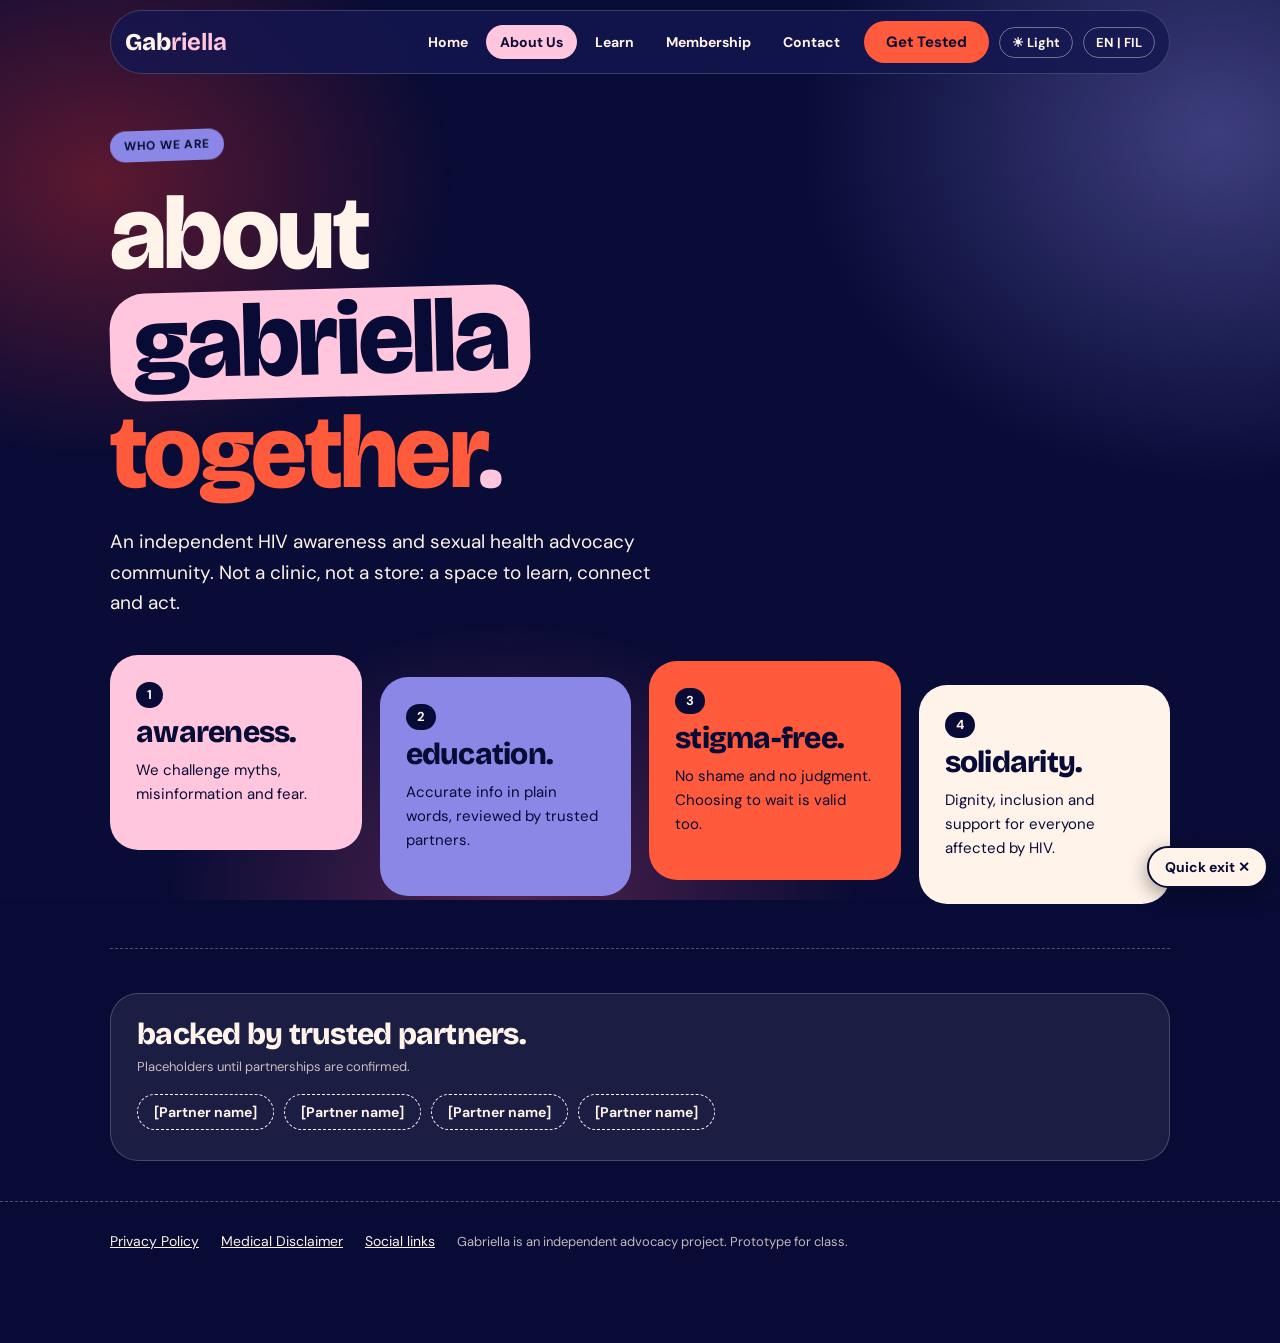
==== pages/about.html @ 1db1981b "add gabriella website" ====
<!doctype html>
<html lang="en">
  <head>
    <meta charset="utf-8" />
    <meta
      name="viewport"
      content="width=device-width, initial-scale=1, viewport-fit=cover"
    />
    <title>About — Gabriella</title>
    <link rel="preconnect" href="https://fonts.googleapis.com" />
    <link
      href="https://fonts.googleapis.com/css2?family=Bricolage+Grotesque:opsz,wght@12..96,700;12..96,800&family=DM+Sans:wght@400;500;700&display=swap"
      rel="stylesheet"
    />
    <link rel="stylesheet" href="../styles.css" />
  </head>
  <body data-page="about">
    <div class="wrap">
      <header id="site-header"></header>
      <main>
        <section class="page show" data-p="about">
          <span class="tag p">who we are</span>
          <h1>
            about<br /><span class="pill">gabriella</span><br /><span class="co"
              >together</span
            ><span class="dot">.</span>
          </h1>
          <p class="lead">
            An independent HIV awareness and sexual health advocacy community.
            Not a clinic, not a store: a space to learn, connect and act.
          </p>
          <div class="grid" style="margin-top: 36px">
            <div class="card c-pink">
              <span class="num">1</span>
              <h3>awareness.</h3>
              <p>We challenge myths, misinformation and fear.</p>
            </div>
            <div class="card c-peri">
              <span class="num">2</span>
              <h3>education.</h3>
              <p>Accurate info in plain words, reviewed by trusted partners.</p>
            </div>
            <div class="card c-coral">
              <span class="num">3</span>
              <h3>stigma-free.</h3>
              <p>No shame and no judgment. Choosing to wait is valid too.</p>
            </div>
            <div class="card c-cream">
              <span class="num">4</span>
              <h3>solidarity.</h3>
              <p>
                Dignity, inclusion and support for everyone affected by HIV.
              </p>
            </div>
          </div>
          <hr />
          <div class="panel">
            <h3 class="disp" style="font-size: 30px">
              backed by trusted partners.
            </h3>
            <p class="note" style="margin: 8px 0 12px">
              Placeholders until partnerships are confirmed.
            </p>
            <span class="ph">[Partner name]</span>
            <span class="ph">[Partner name]</span>
            <span class="ph">[Partner name]</span>
            <span class="ph">[Partner name]</span>
          </div>
        </section>
      </main>
    </div>
    <footer id="site-footer"></footer>
    <script src="../components.js"></script>
    <script src="../script.js"></script>
  </body>
</html>
---- styles.css ----
:root {
  --navy: #080B35;
  --rose: #D14C74;
  --red: #C02727;
  --blush: #F4DFDF;
  --coral: #FF5A3C;
  --peri: #8B87E6;
  --cream: #FFF3EA;
  --pink: #FFC6DD;
  box-sizing: border-box;
  padding-top: env(safe-area-inset-top, 0px);
  padding-bottom: env(safe-area-inset-bottom, 0px);
}

*,
*::before,
*::after {
  box-sizing: inherit;
}

html {
  scroll-padding-top: env(safe-area-inset-top, 0px);
  height: 100%;
}

body {
  margin: 0;
  min-height: 100%;
  background: var(--navy);
  color: var(--cream);
  font: 400 16px/1.6 'DM Sans', system-ui, sans-serif;
  overflow-x: hidden;
}

body::before {
  content: "";
  position: fixed;
  inset: 0;
  pointer-events: none;
  background:
    radial-gradient(500px 400px at 8% 20%, rgba(192, 39, 39, .45), transparent 70%),
    radial-gradient(600px 500px at 95% 15%, rgba(139, 135, 230, .4), transparent 70%),
    radial-gradient(500px 400px at 40% 100%, rgba(209, 76, 116, .35), transparent 70%);
}

body::after {
  content: "";
  position: fixed;
  inset: 0;
  pointer-events: none;
  opacity: .09;
  mix-blend-mode: overlay;
  background: url("data:image/svg+xml,%3Csvg xmlns='http://www.w3.org/2000/svg' width='160' height='160'%3E%3Cfilter id='n'%3E%3CfeTurbulence type='fractalNoise' baseFrequency='.9' numOctaves='2'/%3E%3C/filter%3E%3Crect width='100%25' height='100%25' filter='url(%23n)'/%3E%3C/svg%3E");
}

h1,
h2,
h3,
.disp {
  font-family: 'Bricolage Grotesque', system-ui, sans-serif;
  font-weight: 800;
  line-height: .98;
  letter-spacing: -.025em;
  margin: 0;
}

a {
  color: inherit;
}

.wrap {
  position: relative;
  z-index: 1;
  max-width: 1100px;
  margin: 0 auto;
  padding: 0 20px;
}

header {
  position: sticky;
  top: calc(env(safe-area-inset-top, 0px) + 10px);
  z-index: 20;
  margin-top: 10px;
}

.nav {
  display: flex;
  align-items: center;
  gap: 10px;
  flex-wrap: wrap;
  padding: 10px 14px;
  border-radius: 999px;
  background: rgba(20, 22, 80, .82);
  backdrop-filter: blur(14px);
  border: 1px solid rgba(255, 243, 234, .18);
}

.logo {
  font-family: 'Bricolage Grotesque', sans-serif;
  font-weight: 800;
  font-size: 24px;
  text-decoration: none;
  margin-right: auto;
}

.logo b {
  color: var(--pink);
}

.links {
  display: flex;
  gap: 4px;
  overflow-x: auto;
  max-width: 100%;
}

.links a {
  padding: 6px 14px;
  border-radius: 999px;
  text-decoration: none;
  font-weight: 700;
  font-size: 14px;
  white-space: nowrap;
}

.links a.on {
  background: var(--pink);
  color: var(--navy);
}

.btn {
  display: inline-block;
  border: 0;
  cursor: pointer;
  font: 700 15px 'DM Sans', sans-serif;
  padding: 11px 22px;
  border-radius: 999px;
  background: var(--red);
  color: #fff;
  text-decoration: none;
}

.btn.coral {
  background: var(--coral);
  color: var(--navy);
}

.btn.ghost {
  background: transparent;
  color: var(--cream);
  border: 1.5px solid var(--cream);
}

.lang {
  background: transparent;
  color: var(--cream);
  border: 1px solid rgba(255, 243, 234, .4);
  border-radius: 999px;
  padding: 6px 12px;
  font: 700 13px 'DM Sans', sans-serif;
  cursor: pointer;
}

.btn:focus-visible,
.lang:focus-visible,
a:focus-visible,
input:focus-visible,
select:focus-visible,
textarea:focus-visible {
  outline: 3px solid var(--pink);
  outline-offset: 2px;
}

.qx {
  position: fixed;
  right: 12px;
  bottom: calc(env(safe-area-inset-bottom, 0px) + 12px);
  z-index: 50;
  background: var(--cream);
  color: var(--navy);
  border: 2px solid var(--navy);
  border-radius: 999px;
  padding: 10px 16px;
  font: 700 14px 'DM Sans', sans-serif;
  cursor: pointer;
  box-shadow: 0 6px 20px rgba(0, 0, 0, .4);
}

section.page {
  display: none;
  padding: 56px 0 40px;
}

section.page.show {
  display: block;
}

.tag {
  display: inline-block;
  background: var(--coral);
  color: var(--navy);
  font-weight: 700;
  font-size: 12px;
  letter-spacing: .06em;
  text-transform: uppercase;
  padding: 6px 14px;
  border-radius: 999px;
  transform: rotate(-2deg);
  margin-bottom: 22px;
}

.tag.p {
  background: var(--peri);
}

h1 {
  font-size: clamp(46px, 9.5vw, 104px);
}

h1 .pill {
  display: inline-block;
  background: var(--pink);
  color: var(--navy);
  padding: 0 .22em .06em;
  border-radius: .34em;
  transform: rotate(-1.5deg);
  margin: .04em 0;
}

h1 .co {
  color: var(--coral);
}

.dot {
  color: var(--pink);
}

.lead {
  font-size: 19px;
  max-width: 560px;
  margin: 24px 0;
}

.hero {
  display: grid;
  grid-template-columns: 1.2fr 1fr;
  gap: 36px;
  align-items: center;
}

.art {
  position: relative;
  background: var(--pink);
  border-radius: 32px;
  aspect-ratio: 1 / 1;
  overflow: hidden;
}

.art svg {
  width: 100%;
  height: 100%;
}

.st {
  position: absolute;
  font-family: 'Bricolage Grotesque', sans-serif;
  font-weight: 800;
  padding: 6px 16px;
  border-radius: 999px;
  font-size: 17px;
  color: var(--navy);
  box-shadow: 0 4px 0 rgba(8, 11, 53, .25);
}

.glass {
  background: rgba(14, 16, 70, .9);
  border: 1px solid rgba(255, 243, 234, .25);
  border-radius: 24px;
  padding: 20px;
  margin-top: -60px;
  position: relative;
  margin-left: 16px;
  margin-right: -6px;
}

.glass p {
  margin: 0 0 14px;
  font-weight: 500;
}

.ticker {
  position: relative;
  z-index: 1;
  overflow: hidden;
  background: var(--coral);
  color: var(--navy);
  transform: rotate(-1.4deg);
  margin: 40px -20px;
  padding: 12px 0;
  font-family: 'Bricolage Grotesque', sans-serif;
  font-weight: 800;
  font-size: 20px;
  white-space: nowrap;
}

.ticker div {
  display: inline-block;
  animation: mq 30s linear infinite;
}

.ticker:hover div {
  animation-play-state: paused;
}

@keyframes mq {
  to {
    transform: translateX(-50%);
  }
}

@media (prefers-reduced-motion: reduce) {
  .ticker div {
    animation: none;
  }

  html {
    scroll-behavior: auto;
  }
}

.grid {
  display: grid;
  grid-template-columns: repeat(auto-fit, minmax(230px, 1fr));
  gap: 18px;
  align-items: start;
}

.card {
  border-radius: 28px;
  padding: 26px;
  color: var(--navy);
  display: block;
  text-decoration: none;
}

.card h3 {
  font-size: 30px;
  margin: 10px 0;
}

.card p {
  margin: 0 0 18px;
  font-size: 15px;
}

.card .go {
  font-weight: 700;
  text-decoration: underline;
  font-size: 15px;
}

.c-pink {
  background: var(--pink);
}

.c-peri {
  background: var(--peri);
}

.c-coral {
  background: var(--coral);
}

.c-cream {
  background: var(--cream);
}

.grid .card:nth-child(2) {
  margin-top: 22px;
}

.grid .card:nth-child(3) {
  margin-top: 6px;
}

.grid .card:nth-child(4) {
  margin-top: 30px;
}

.num {
  display: inline-block;
  background: var(--navy);
  color: var(--cream);
  font-weight: 700;
  font-size: 13px;
  border-radius: 999px;
  padding: 3px 11px;
}

.panel {
  background: rgba(255, 243, 234, .08);
  border: 1px solid rgba(255, 243, 234, .2);
  border-radius: 28px;
  padding: 26px;
}

hr {
  border: 0;
  border-top: 1.5px dashed rgba(255, 243, 234, .3);
  margin: 44px 0;
}

.ph {
  border: 1.5px dashed var(--cream);
  border-radius: 999px;
  padding: 6px 16px;
  font-weight: 700;
  font-size: 14px;
  display: inline-block;
  margin: 4px 6px 4px 0;
}

.sample {
  font-size: 12px;
  font-weight: 700;
  background: var(--navy);
  color: var(--cream);
  border-radius: 999px;
  padding: 2px 10px;
  display: inline-block;
}

.paper {
  background: var(--cream);
  color: var(--navy);
  border-radius: 28px;
  padding: 32px;
  max-width: 720px;
}

.paper h2 {
  font-size: 30px;
  margin: 26px 0 8px;
}

.paper p {
  margin: 0 0 10px;
}

.mf {
  display: grid;
  grid-template-columns: 1fr 1fr;
  gap: 8px;
  margin: 10px 0;
}

.mf div {
  border-radius: 18px;
  padding: 14px;
  font-weight: 700;
  font-size: 15px;
}

.mf small {
  display: block;
  font-size: 11px;
  letter-spacing: .08em;
  text-transform: uppercase;
}

.two {
  display: grid;
  grid-template-columns: 1fr 320px;
  gap: 24px;
  align-items: start;
}

.note {
  font-size: 13px;
  opacity: .75;
}

form label {
  display: block;
  font-weight: 700;
  font-size: 14px;
  margin: 12px 0 4px;
}

input,
select,
textarea {
  width: 100%;
  font: 400 16px 'DM Sans', sans-serif;
  padding: 12px 14px;
  border-radius: 16px;
  border: 2px solid var(--navy);
  background: var(--cream);
  color: var(--navy);
}

input::placeholder,
textarea::placeholder {
  color: #5a5c7a;
}

.chk {
  display: flex;
  gap: 8px;
  align-items: center;
  font-weight: 500 !important;
}

.chk input {
  width: auto;
}

.chips {
  display: flex;
  gap: 8px;
  flex-wrap: wrap;
  margin: 14px 0 24px;
}

.chip {
  background: transparent;
  color: var(--cream);
  border: 1.5px solid var(--cream);
  border-radius: 999px;
  padding: 7px 16px;
  font: 700 14px 'DM Sans', sans-serif;
  cursor: pointer;
}

.chip[aria-pressed=true] {
  background: var(--pink);
  color: var(--navy);
  border-color: var(--pink);
}

.search {
  display: flex;
  gap: 8px;
  max-width: 600px;
}

.search input {
  border-radius: 999px;
}

.sites {
  display: grid;
  grid-template-columns: 1fr 1fr;
  gap: 20px;
}

.site {
  margin-bottom: 14px;
}

.site h3 {
  font-size: 24px;
}

.site p {
  margin: 4px 0 8px;
  font-size: 15px;
}

.mini {
  display: inline-block;
  background: var(--navy);
  color: var(--cream);
  font-size: 12px;
  font-weight: 700;
  border-radius: 999px;
  padding: 2px 10px;
  margin-right: 4px;
}

.map {
  background: var(--peri);
  border-radius: 28px;
  min-height: 340px;
  overflow: hidden;
}

.map svg {
  width: 100%;
  height: 100%;
}

.ok {
  display: none;
  background: var(--navy);
  color: var(--cream);
  border-radius: 20px;
  padding: 18px;
  margin-top: 14px;
  font-weight: 700;
}

footer {
  position: relative;
  z-index: 1;
  border-top: 1.5px dashed rgba(255, 243, 234, .3);
  padding: 28px 0 90px;
  font-size: 14px;
}

footer a {
  margin-right: 18px;
}

@media (max-width: 760px) {
  .hero,
  .two,
  .sites {
    grid-template-columns: 1fr;
  }

  .glass {
    margin: -50px 8px 0;
  }

  .mf {
    grid-template-columns: 1fr;
  }

  .grid .card {
    margin-top: 0 !important;
  }

  .paper {
    padding: 22px;
  }
}

body {
  transition: background .3s, color .3s;
}

:root[data-theme="light"] body {
  background: #FFF8F5;
  color: var(--navy);
}

:root[data-theme="light"] body::before {
  background:
    radial-gradient(500px 400px at 8% 15%, rgba(255, 198, 221, .8), transparent 70%),
    radial-gradient(600px 500px at 95% 10%, rgba(139, 135, 230, .3), transparent 70%),
    radial-gradient(500px 400px at 40% 100%, rgba(244, 223, 223, .9), transparent 70%);
}

:root[data-theme="light"] body::after {
  mix-blend-mode: multiply;
  opacity: .07;
}

:root[data-theme="light"] .nav {
  background: rgba(255, 255, 255, .88);
  border-color: rgba(8, 11, 53, .18);
}

:root[data-theme="light"] .logo b {
  color: var(--rose);
}

:root[data-theme="light"] .lang {
  color: var(--navy);
  border-color: rgba(8, 11, 53, .5);
}

:root[data-theme="light"] .dot {
  color: var(--rose);
}

:root[data-theme="light"] .btn.ghost {
  color: var(--navy);
  border-color: var(--navy);
}

:root[data-theme="light"] .chip {
  color: var(--navy);
  border-color: var(--navy);
}

:root[data-theme="light"] .chip[aria-pressed=true] {
  color: var(--navy);
  border-color: var(--pink);
}

:root[data-theme="light"] .panel {
  background: rgba(8, 11, 53, .04);
  border-color: rgba(8, 11, 53, .2);
}

:root[data-theme="light"] .glass {
  color: var(--cream);
}

:root[data-theme="light"] .glass .btn.ghost {
  color: var(--cream);
  border-color: var(--cream);
}

:root[data-theme="light"] hr,
:root[data-theme="light"] footer {
  border-color: rgba(8, 11, 53, .3);
}

:root[data-theme="light"] .ph {
  border-color: var(--navy);
}

:root[data-theme="light"] .paper {
  background: #fff;
  box-shadow: inset 0 0 0 2px var(--navy);
}

:root[data-theme="light"] .card.c-cream {
  box-shadow: inset 0 0 0 1.5px rgba(8, 11, 53, .2);
}

:root[data-theme="light"] .btn:focus-visible,
:root[data-theme="light"] .lang:focus-visible,
:root[data-theme="light"] a:focus-visible {
  outline-color: var(--navy);
}
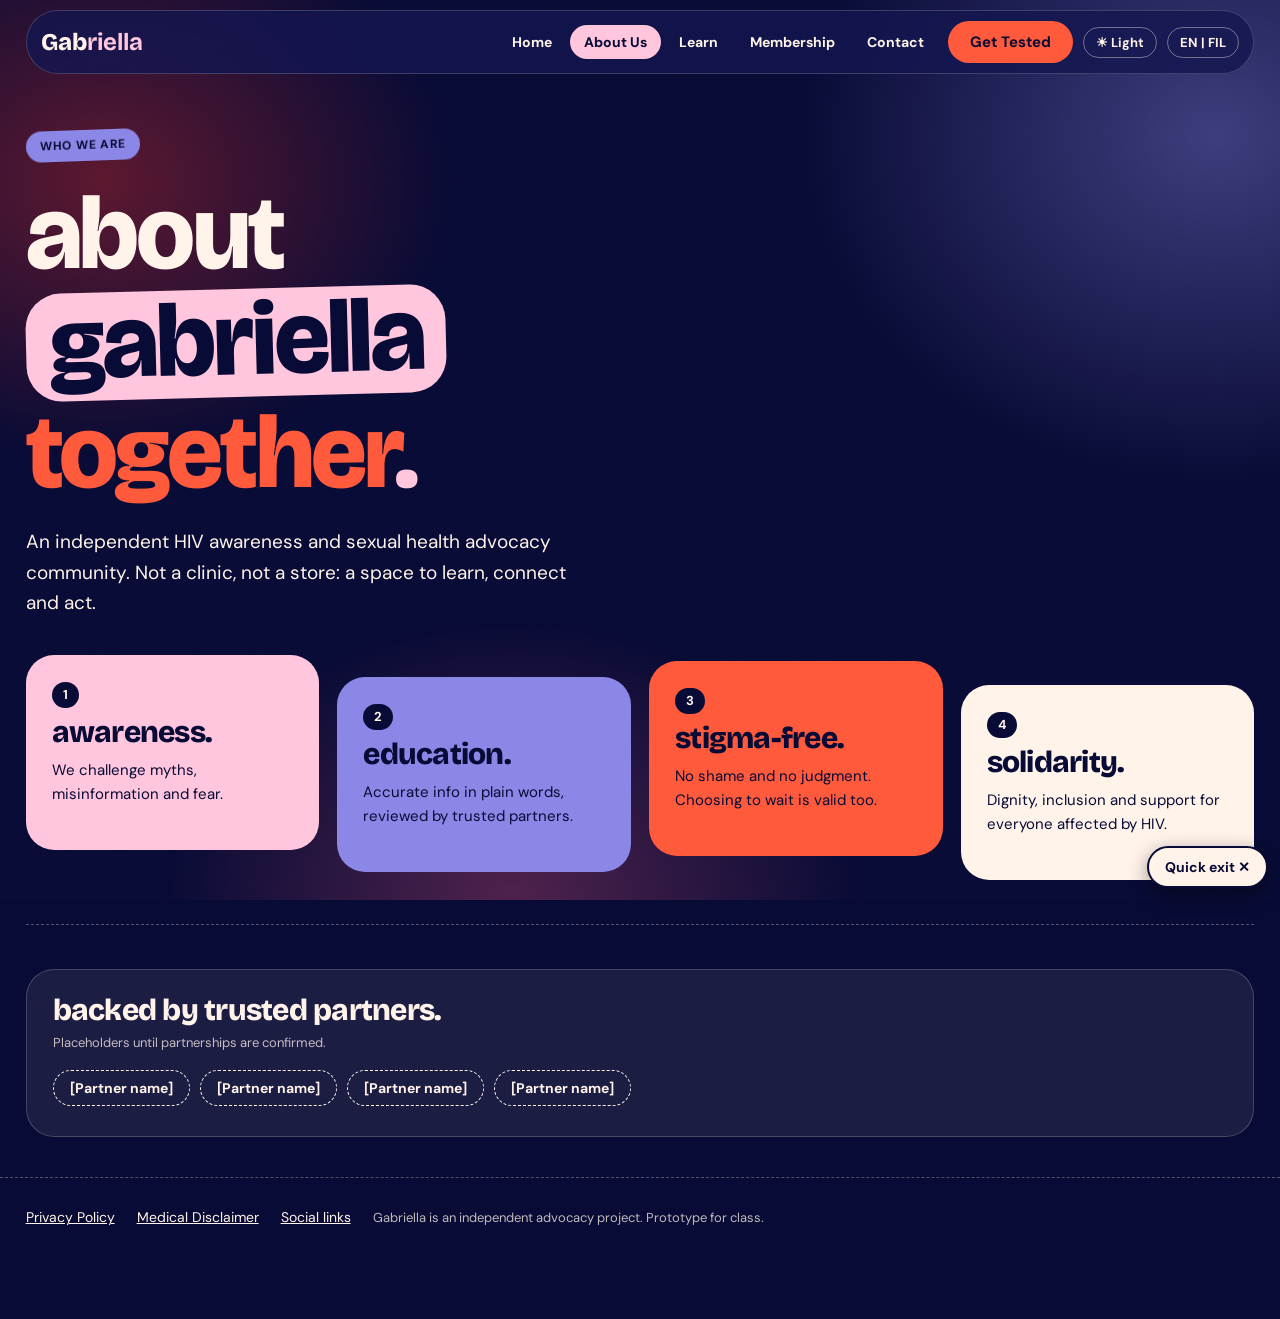
==== commit 8286500a: "fix: dark mode page flash" ====
--- a/pages/about.html
+++ b/pages/about.html
@@ -7,6 +7,7 @@
       content="width=device-width, initial-scale=1, viewport-fit=cover"
     />
     <title>About — Gabriella</title>
+    <script src="../theme.js"></script>
     <link rel="preconnect" href="https://fonts.googleapis.com" />
     <link
       href="https://fonts.googleapis.com/css2?family=Bricolage+Grotesque:opsz,wght@12..96,700;12..96,800&family=DM+Sans:wght@400;500;700&display=swap"
--- a/styles.css
+++ b/styles.css
@@ -71,9 +71,9 @@
 .wrap {
   position: relative;
   z-index: 1;
-  max-width: 1100px;
+  max-width: 1320px;
   margin: 0 auto;
-  padding: 0 20px;
+  padding: 0 clamp(16px, 2vw, 28px);
 }
 
 header {
@@ -475,6 +475,11 @@
   align-items: start;
 }
 
+.two.equal-columns,
+.grid.equal-columns {
+  grid-template-columns: 1fr 1fr;
+}
+
 .note {
   font-size: 13px;
   opacity: .75;
@@ -619,6 +624,11 @@
     grid-template-columns: 1fr;
   }
 
+  .two.equal-columns,
+  .grid.equal-columns {
+    grid-template-columns: 1fr;
+  }
+
   .glass {
     margin: -50px 8px 0;
   }
@@ -633,6 +643,81 @@
 
   .paper {
     padding: 22px;
+  }
+}
+
+@media (max-width: 900px) {
+  .nav {
+    display: grid;
+    grid-template-columns: minmax(0, 1fr) auto auto;
+    grid-template-areas:
+      "brand theme language"
+      "links links cta";
+    gap: 8px;
+    padding: 10px 12px;
+    border-radius: 24px;
+  }
+
+  .logo {
+    grid-area: brand;
+    margin-right: 0;
+    font-size: clamp(20px, 3vw, 24px);
+  }
+
+  .links {
+    grid-area: links;
+    min-width: 0;
+    width: 100%;
+  }
+
+  .links a {
+    padding: 6px 10px;
+  }
+
+  .btn.coral {
+    grid-area: cta;
+    justify-self: end;
+    white-space: nowrap;
+    padding: 10px 16px;
+  }
+
+  #theme {
+    grid-area: theme;
+    white-space: nowrap;
+    padding: 6px 10px;
+  }
+
+  #lang {
+    grid-area: language;
+    white-space: nowrap;
+    padding: 6px 10px;
+  }
+}
+
+@media (max-width: 600px) {
+  .nav {
+    grid-template-areas:
+      "brand theme language"
+      "links links links"
+      "cta cta cta";
+    padding: 10px;
+  }
+
+  .links {
+    grid-column: 1 / -1;
+    flex-wrap: wrap;
+    overflow: visible;
+  }
+
+  .btn.coral {
+    justify-self: stretch;
+    text-align: center;
+  }
+
+  #theme,
+  #lang {
+    font-size: 12px;
+    padding: 5px 7px;
   }
 }
 
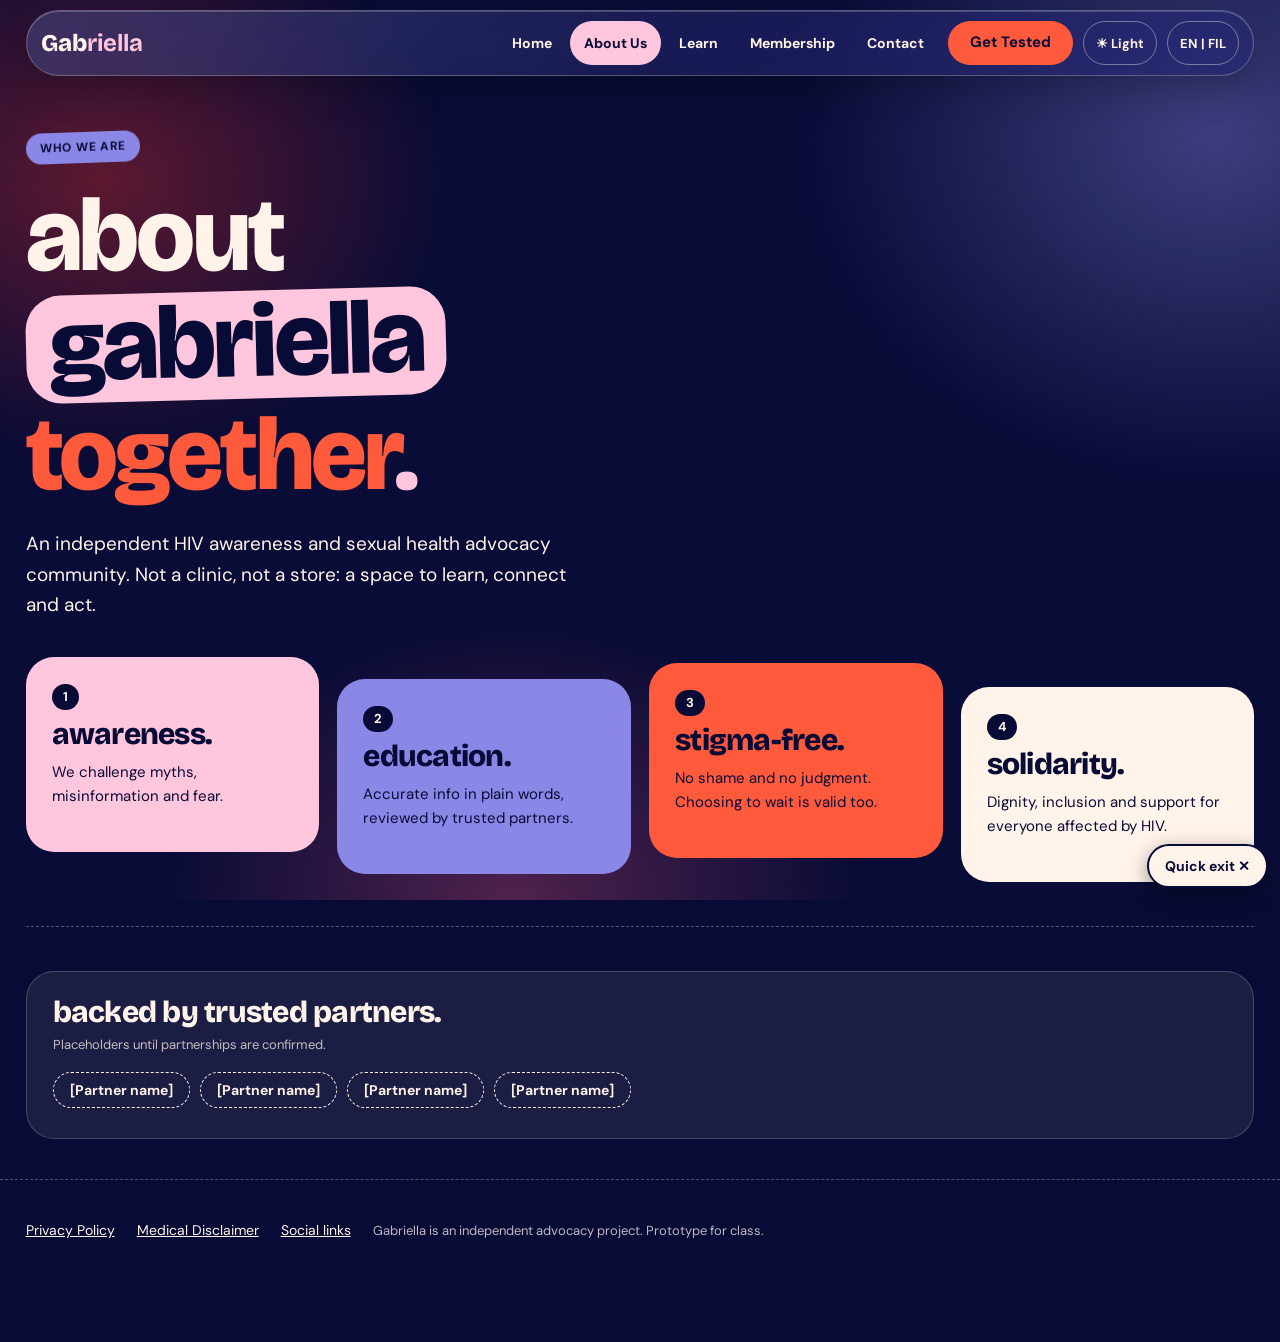
==== commit 1651c4e8: "feat: improve site accessibility" ====
--- a/pages/about.html
+++ b/pages/about.html
@@ -18,7 +18,8 @@
   <body data-page="about">
     <div class="wrap">
       <header id="site-header"></header>
-      <main>
+      <script src="../components.js"></script>
+      <main id="main-content" tabindex="-1">
         <section class="page show" data-p="about">
           <span class="tag p">who we are</span>
           <h1>
@@ -30,7 +31,7 @@
             An independent HIV awareness and sexual health advocacy community.
             Not a clinic, not a store: a space to learn, connect and act.
           </p>
-          <div class="grid" style="margin-top: 36px">
+          <div class="grid staggered" style="margin-top: 36px">
             <div class="card c-pink">
               <span class="num">1</span>
               <h3>awareness.</h3>
@@ -71,7 +72,6 @@
       </main>
     </div>
     <footer id="site-footer"></footer>
-    <script src="../components.js"></script>
     <script src="../script.js"></script>
   </body>
 </html>
--- a/styles.css
+++ b/styles.css
@@ -1,4 +1,5 @@
 :root {
+  color-scheme: dark;
   --navy: #080B35;
   --rose: #D14C74;
   --red: #C02727;
@@ -68,6 +69,40 @@
   color: inherit;
 }
 
+.skip-link {
+  position: fixed;
+  top: 8px;
+  left: 8px;
+  z-index: 100;
+  padding: 10px 16px;
+  border-radius: 999px;
+  background: var(--cream);
+  color: var(--navy);
+  font-weight: 700;
+  transform: translateY(-150%);
+  transition: transform .15s ease;
+}
+
+.skip-link:focus {
+  transform: translateY(0);
+}
+
+.sr-only {
+  position: absolute;
+  width: 1px;
+  height: 1px;
+  padding: 0;
+  margin: -1px;
+  overflow: hidden;
+  clip: rect(0, 0, 0, 0);
+  white-space: nowrap;
+  border: 0;
+}
+
+#main-content:focus {
+  outline: none;
+}
+
 .wrap {
   position: relative;
   z-index: 1;
@@ -83,6 +118,30 @@
   margin-top: 10px;
 }
 
+@view-transition {
+  navigation: auto;
+}
+
+::view-transition-old(root) {
+  animation: 160ms ease-out both page-fade-out;
+}
+
+::view-transition-new(root) {
+  animation: 200ms ease-in both page-fade-in;
+}
+
+@keyframes page-fade-out {
+  to {
+    opacity: 0;
+  }
+}
+
+@keyframes page-fade-in {
+  from {
+    opacity: 0;
+  }
+}
+
 .nav {
   display: flex;
   align-items: center;
@@ -90,9 +149,15 @@
   flex-wrap: wrap;
   padding: 10px 14px;
   border-radius: 999px;
-  background: rgba(20, 22, 80, .82);
-  backdrop-filter: blur(14px);
-  border: 1px solid rgba(255, 243, 234, .18);
+  background:
+    linear-gradient(135deg, rgba(255, 255, 255, .13), rgba(255, 255, 255, .04) 52%, rgba(139, 135, 230, .1)),
+    rgba(20, 22, 80, .64);
+  -webkit-backdrop-filter: blur(22px) saturate(160%);
+  backdrop-filter: blur(22px) saturate(160%);
+  border: 1px solid rgba(255, 243, 234, .26);
+  box-shadow:
+    0 12px 36px rgba(0, 0, 0, .22),
+    inset 0 1px 0 rgba(255, 255, 255, .2);
 }
 
 .logo {
@@ -115,6 +180,9 @@
 }
 
 .links a {
+  display: inline-flex;
+  align-items: center;
+  min-height: 44px;
   padding: 6px 14px;
   border-radius: 999px;
   text-decoration: none;
@@ -138,6 +206,7 @@
   background: var(--red);
   color: #fff;
   text-decoration: none;
+  min-height: 44px;
 }
 
 .btn.coral {
@@ -159,10 +228,14 @@
   padding: 6px 12px;
   font: 700 13px 'DM Sans', sans-serif;
   cursor: pointer;
+  min-height: 44px;
 }
 
 .btn:focus-visible,
 .lang:focus-visible,
+.chip:focus-visible,
+.qx:focus-visible,
+.skip-link:focus-visible,
 a:focus-visible,
 input:focus-visible,
 select:focus-visible,
@@ -183,6 +256,7 @@
   padding: 10px 16px;
   font: 700 14px 'DM Sans', sans-serif;
   cursor: pointer;
+  min-height: 44px;
   box-shadow: 0 6px 20px rgba(0, 0, 0, .4);
 }
 
@@ -319,8 +393,21 @@
 }
 
 @media (prefers-reduced-motion: reduce) {
+  *,
+  *::before,
+  *::after {
+    scroll-behavior: auto !important;
+    transition-duration: 0.01ms !important;
+  }
+
   .ticker div {
     animation: none;
+  }
+
+  ::view-transition-group(*),
+  ::view-transition-old(*),
+  ::view-transition-new(*) {
+    animation-duration: 0s !important;
   }
 
   html {
@@ -375,15 +462,15 @@
   background: var(--cream);
 }
 
-.grid .card:nth-child(2) {
+.grid.staggered .card:nth-child(2) {
   margin-top: 22px;
 }
 
-.grid .card:nth-child(3) {
+.grid.staggered .card:nth-child(3) {
   margin-top: 6px;
 }
 
-.grid .card:nth-child(4) {
+.grid.staggered .card:nth-child(4) {
   margin-top: 30px;
 }
 
@@ -535,6 +622,24 @@
   padding: 7px 16px;
   font: 700 14px 'DM Sans', sans-serif;
   cursor: pointer;
+  min-height: 44px;
+}
+
+.filter-set,
+.interest-set {
+  border: 0;
+  padding: 0;
+  margin: 14px 0 24px;
+}
+
+.filter-set legend,
+.interest-set legend {
+  font-weight: 700;
+  margin-bottom: 8px;
+}
+
+.filter-set .chips {
+  margin: 0;
 }
 
 .chip[aria-pressed=true] {
@@ -614,10 +719,18 @@
 }
 
 footer a {
+  display: inline-flex;
+  align-items: center;
+  min-height: 44px;
   margin-right: 18px;
 }
 
 @media (max-width: 760px) {
+  .ticker {
+    margin-left: 0;
+    margin-right: 0;
+  }
+
   .hero,
   .two,
   .sites {
@@ -637,7 +750,7 @@
     grid-template-columns: 1fr;
   }
 
-  .grid .card {
+  .grid.staggered .card {
     margin-top: 0 !important;
   }
 
@@ -726,6 +839,7 @@
 }
 
 :root[data-theme="light"] body {
+  color-scheme: light;
   background: #FFF8F5;
   color: var(--navy);
 }
@@ -743,8 +857,13 @@
 }
 
 :root[data-theme="light"] .nav {
-  background: rgba(255, 255, 255, .88);
-  border-color: rgba(8, 11, 53, .18);
+  background:
+    linear-gradient(135deg, rgba(255, 198, 221, .42), rgba(255, 243, 234, .2) 52%, rgba(139, 135, 230, .24)),
+    rgba(255, 243, 234, .38);
+  border-color: rgba(8, 11, 53, .2);
+  box-shadow:
+    0 12px 36px rgba(8, 11, 53, .18),
+    inset 0 1px 0 rgba(255, 255, 255, .65);
 }
 
 :root[data-theme="light"] .logo b {
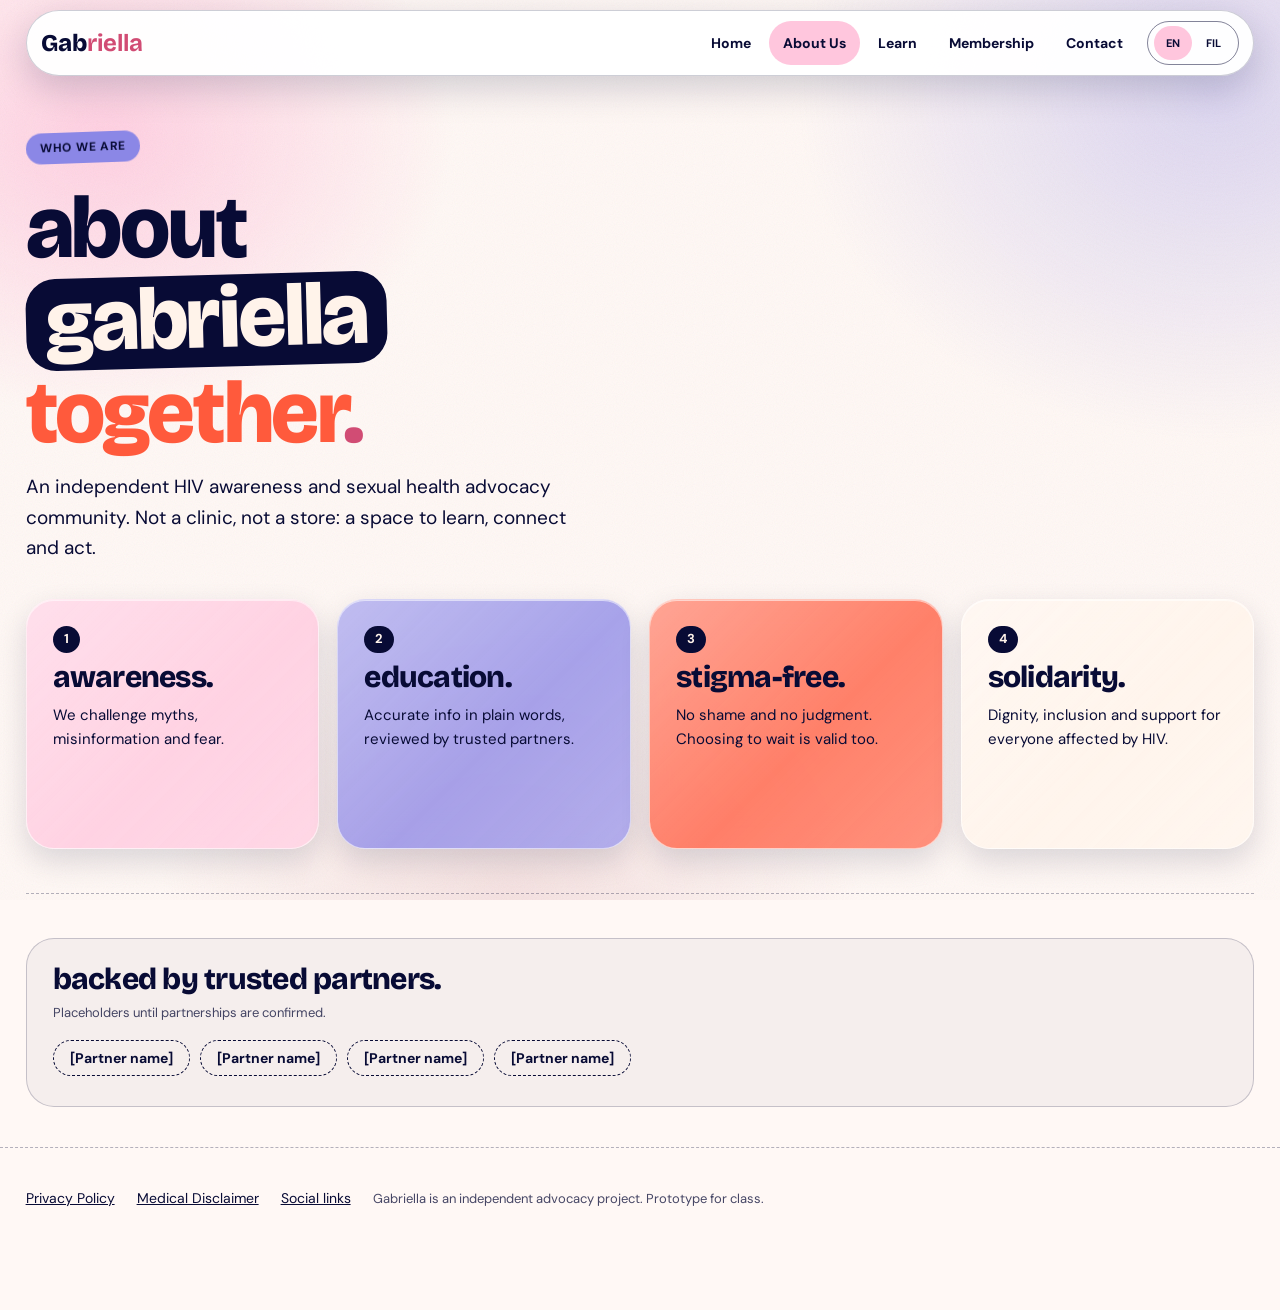
==== commit db8cd4f9: "remove dark mode" ====
--- a/pages/about.html
+++ b/pages/about.html
@@ -7,7 +7,6 @@
       content="width=device-width, initial-scale=1, viewport-fit=cover"
     />
     <title>About — Gabriella</title>
-    <script src="../theme.js"></script>
     <link rel="preconnect" href="https://fonts.googleapis.com" />
     <link
       href="https://fonts.googleapis.com/css2?family=Bricolage+Grotesque:opsz,wght@12..96,700;12..96,800&family=DM+Sans:wght@400;500;700&display=swap"
--- a/styles.css
+++ b/styles.css
@@ -1,5 +1,5 @@
 :root {
-  color-scheme: dark;
+  color-scheme: light;
   --navy: #080B35;
   --rose: #D14C74;
   --red: #C02727;
@@ -44,6 +44,12 @@
     radial-gradient(500px 400px at 40% 100%, rgba(209, 76, 116, .35), transparent 70%);
 }
 
+body[data-page="home"]::before {
+  inset: -180px 0;
+  transform: translate3d(0, var(--home-parallax-y, 0px), 0);
+  will-change: transform;
+}
+
 body::after {
   content: "";
   position: fixed;
@@ -149,11 +155,7 @@
   flex-wrap: wrap;
   padding: 10px 14px;
   border-radius: 999px;
-  background:
-    linear-gradient(135deg, rgba(255, 255, 255, .13), rgba(255, 255, 255, .04) 52%, rgba(139, 135, 230, .1)),
-    rgba(20, 22, 80, .64);
-  -webkit-backdrop-filter: blur(22px) saturate(160%);
-  backdrop-filter: blur(22px) saturate(160%);
+  background: rgba(20, 22, 80, .95);
   border: 1px solid rgba(255, 243, 234, .26);
   box-shadow:
     0 12px 36px rgba(0, 0, 0, .22),
@@ -231,10 +233,58 @@
   min-height: 44px;
 }
 
+.lang.icon-button {
+  width: 44px;
+  height: 44px;
+  min-width: 44px;
+  padding: 0;
+  display: inline-flex;
+  align-items: center;
+  justify-content: center;
+  font-size: 20px;
+  line-height: 1;
+}
+
+.lang.icon-button svg {
+  width: 22px;
+  height: 22px;
+  fill: none;
+  stroke: currentColor;
+  stroke-width: 1.8;
+  stroke-linecap: round;
+  stroke-linejoin: round;
+}
+
+.lang.language-button {
+  width: auto;
+  min-width: 92px;
+  padding: 4px;
+  display: inline-flex;
+  align-items: center;
+  justify-content: center;
+  gap: 2px;
+  font-size: 11px;
+  letter-spacing: .02em;
+  white-space: nowrap;
+}
+
+.language-option {
+  display: inline-flex;
+  align-items: center;
+  justify-content: center;
+  min-width: 38px;
+  min-height: 34px;
+  border-radius: 999px;
+}
+
+.language-option.active {
+  background: var(--pink);
+  color: var(--navy);
+}
+
 .btn:focus-visible,
 .lang:focus-visible,
 .chip:focus-visible,
-.qx:focus-visible,
 .skip-link:focus-visible,
 a:focus-visible,
 input:focus-visible,
@@ -242,22 +292,6 @@
 textarea:focus-visible {
   outline: 3px solid var(--pink);
   outline-offset: 2px;
-}
-
-.qx {
-  position: fixed;
-  right: 12px;
-  bottom: calc(env(safe-area-inset-bottom, 0px) + 12px);
-  z-index: 50;
-  background: var(--cream);
-  color: var(--navy);
-  border: 2px solid var(--navy);
-  border-radius: 999px;
-  padding: 10px 16px;
-  font: 700 14px 'DM Sans', sans-serif;
-  cursor: pointer;
-  min-height: 44px;
-  box-shadow: 0 6px 20px rgba(0, 0, 0, .4);
 }
 
 section.page {
@@ -288,7 +322,7 @@
 }
 
 h1 {
-  font-size: clamp(46px, 9.5vw, 104px);
+  font-size: clamp(46px, 9.5vw, 88px);
 }
 
 h1 .pill {
@@ -312,14 +346,21 @@
 .lead {
   font-size: 19px;
   max-width: 560px;
-  margin: 24px 0;
+  margin: 16px 0;
 }
 
 .hero {
   display: grid;
   grid-template-columns: 1.2fr 1fr;
   gap: 36px;
-  align-items: center;
+  align-items: start;
+}
+
+.hero-actions {
+  display: flex;
+  flex-wrap: wrap;
+  gap: 10px;
+  margin-top: 18px;
 }
 
 .art {
@@ -346,30 +387,23 @@
   box-shadow: 0 4px 0 rgba(8, 11, 53, .25);
 }
 
-.glass {
-  background: rgba(14, 16, 70, .9);
-  border: 1px solid rgba(255, 243, 234, .25);
-  border-radius: 24px;
-  padding: 20px;
-  margin-top: -60px;
-  position: relative;
-  margin-left: 16px;
-  margin-right: -6px;
-}
-
-.glass p {
-  margin: 0 0 14px;
-  font-weight: 500;
+.hero-slogan {
+  max-width: 620px;
+  margin: 24px 0 0;
+  padding: 8px 0;
+  font: 700 clamp(18px, 1.55vw, 21px)/1.25 'Bricolage Grotesque', system-ui, sans-serif;
+  white-space: nowrap;
 }
 
 .ticker {
   position: relative;
   z-index: 1;
+  width: 100vw;
   overflow: hidden;
   background: var(--coral);
   color: var(--navy);
   transform: rotate(-1.4deg);
-  margin: 40px -20px;
+  margin: 40px 0 40px calc(50% - 50vw);
   padding: 12px 0;
   font-family: 'Bricolage Grotesque', sans-serif;
   font-weight: 800;
@@ -404,6 +438,15 @@
     animation: none;
   }
 
+  body[data-page="home"] .home-pathways-grid .card {
+    animation: none !important;
+    transition: none !important;
+  }
+
+  body[data-page="home"] .home-explore.is-visible {
+    animation: none !important;
+  }
+
   ::view-transition-group(*),
   ::view-transition-old(*),
   ::view-transition-new(*) {
@@ -422,6 +465,332 @@
   align-items: start;
 }
 
+.grid.staggered {
+  grid-auto-rows: 1fr;
+  align-items: stretch;
+}
+
+.grid.staggered .card {
+  display: flex;
+  flex-direction: column;
+  min-height: 250px;
+  height: 100%;
+  border: 1px solid rgba(255, 255, 255, .55);
+  box-shadow:
+    0 12px 30px rgba(8, 11, 53, .14),
+    inset 0 1px 0 rgba(255, 255, 255, .55);
+  -webkit-backdrop-filter: blur(16px) saturate(135%);
+  backdrop-filter: blur(16px) saturate(135%);
+  background-image: linear-gradient(
+    135deg,
+    rgba(255, 255, 255, .34),
+    rgba(255, 255, 255, .08) 55%,
+    rgba(255, 255, 255, .2)
+  );
+}
+
+.grid.staggered .card.c-pink {
+  background-color: rgba(255, 198, 221, .82);
+}
+
+.grid.staggered .card.c-peri {
+  background-color: rgba(139, 135, 230, .82);
+}
+
+.grid.staggered .card.c-coral {
+  background-color: rgba(255, 90, 60, .82);
+}
+
+.grid.staggered .card.c-cream {
+  background-color: rgba(255, 243, 234, .82);
+}
+
+.grid.staggered .card .go {
+  margin-top: auto;
+}
+
+.grid.staggered .num {
+  align-self: flex-start;
+}
+
+body[data-page="home"] .home-pathways-grid .card {
+  min-height: 300px;
+  padding: 32px;
+  animation: home-card-enter 600ms cubic-bezier(.2, .75, .25, 1) both;
+  transition:
+    transform 180ms ease,
+    box-shadow 180ms ease;
+}
+
+body[data-page="home"] .home-pathways-grid .card:nth-child(2) {
+  animation-delay: 100ms;
+}
+
+body[data-page="home"] .home-pathways-grid .card:nth-child(3) {
+  animation-delay: 200ms;
+}
+
+body[data-page="home"] .home-pathways-grid .card:hover,
+body[data-page="home"] .home-pathways-grid .card:focus-visible {
+  transform: translateY(-6px);
+  box-shadow:
+    0 18px 36px rgba(8, 11, 53, .24),
+    inset 0 1px 0 rgba(255, 255, 255, .65);
+}
+
+body[data-page="home"] .home-pathways-grid .card h3 {
+  font-size: clamp(30px, 2.5vw, 36px);
+}
+
+body[data-page="home"] .home-pathways-grid .card p {
+  font-size: 16px;
+}
+
+.home-explore-section {
+  display: grid;
+  align-content: center;
+  width: 100vw;
+  min-height: 100vh;
+  min-height: 100svh;
+  margin-left: calc(50% - 50vw);
+  padding: clamp(108px, 12vh, 150px) clamp(24px, 8vw, 120px)
+    clamp(64px, 10vh, 120px);
+  background: transparent;
+  color: var(--cream);
+}
+
+.home-explore {
+  width: 100%;
+  max-width: 1080px;
+  margin: 0 auto;
+  min-width: 0;
+}
+
+.home-explore h2 {
+  font-size: clamp(30px, 3vw, 40px);
+  text-align: center;
+}
+
+body[data-page="home"] .home-explore.is-visible {
+  animation: home-explore-zoom-in 1400ms cubic-bezier(.2, .75, .25, 1) both;
+}
+
+body[data-page="home"] .home-pathways-grid {
+  grid-template-columns: repeat(auto-fit, minmax(230px, 1fr));
+  align-items: stretch;
+  max-width: 1080px;
+  margin-top: 18px;
+}
+
+.home-myths-section {
+  display: grid;
+  align-content: center;
+  width: 100vw;
+  min-height: 100vh;
+  min-height: 100svh;
+  margin-left: calc(50% - 50vw);
+  padding: clamp(108px, 12vh, 150px) clamp(24px, 8vw, 120px)
+    clamp(64px, 10vh, 120px);
+  background: transparent;
+  color: var(--cream);
+}
+
+.home-myths-content {
+  width: 100%;
+  max-width: 1080px;
+  margin: 0 auto;
+  min-width: 0;
+  text-align: center;
+}
+
+.home-myths-content h2 {
+  font-size: clamp(44px, 6vw, 72px);
+}
+
+.home-myths-intro {
+  margin: 16px 0 0;
+  font-size: clamp(16px, 2vw, 20px);
+}
+
+.home-myths-grid {
+  display: grid;
+  grid-template-columns: repeat(auto-fit, minmax(min(100%, 230px), 1fr));
+  gap: 18px;
+  margin: clamp(24px, 4vw, 40px) 0 30px;
+  text-align: left;
+}
+
+.home-myth-card {
+  display: flex;
+  flex-direction: column;
+  min-height: 250px;
+  padding: clamp(22px, 3vw, 34px);
+  border-radius: 28px;
+  background: var(--cream);
+  color: var(--navy);
+}
+
+.home-myth-card:nth-child(2) {
+  background: var(--pink);
+}
+
+.home-myth-card:nth-child(3) {
+  background: var(--peri);
+}
+
+.home-myth-label,
+.home-fact-label {
+  font-size: 12px;
+  font-weight: 700;
+  letter-spacing: .12em;
+  text-transform: uppercase;
+}
+
+.home-myth-label {
+  color: var(--red);
+}
+
+.home-myth-card h3 {
+  margin: 10px 0 24px;
+  font-size: clamp(22px, 2.2vw, 28px);
+  line-height: 1.12;
+}
+
+.home-fact-label {
+  margin-top: auto;
+}
+
+.home-myth-card p {
+  margin: 8px 0 0;
+  font-size: 16px;
+  line-height: 1.45;
+}
+
+.home-myths-link {
+  background: var(--navy);
+  color: var(--cream);
+}
+
+.home-featured-section {
+  display: grid;
+  align-content: center;
+  width: 100vw;
+  min-height: 100vh;
+  min-height: 100svh;
+  margin-left: calc(50% - 50vw);
+  padding: clamp(108px, 12vh, 150px) clamp(24px, 8vw, 120px)
+    clamp(64px, 10vh, 120px);
+  background: transparent;
+  color: var(--cream);
+}
+
+.home-featured-content {
+  width: 100%;
+  max-width: 1080px;
+  margin: 0 auto;
+  min-width: 0;
+  text-align: center;
+}
+
+.home-featured-content h2 {
+  font-size: clamp(44px, 6vw, 72px);
+}
+
+.home-featured-intro {
+  margin: 16px 0 0;
+  font-size: clamp(16px, 2vw, 20px);
+}
+
+.home-featured-grid {
+  grid-template-columns: repeat(auto-fit, minmax(min(100%, 230px), 1fr));
+  max-width: 1080px;
+  margin: clamp(24px, 4vw, 40px) auto 0;
+  text-align: left;
+}
+
+.home-featured-grid .card {
+  min-height: 300px;
+  padding: 32px;
+}
+
+.home-partners-section {
+  display: grid;
+  place-items: center;
+  align-content: center;
+  gap: 24px;
+  width: 100vw;
+  min-height: 100vh;
+  min-height: 100svh;
+  margin-left: calc(50% - 50vw);
+  padding: clamp(108px, 12vh, 150px) clamp(24px, 8vw, 120px)
+    clamp(64px, 10vh, 120px);
+  background: transparent;
+  color: var(--cream);
+}
+
+.home-partners {
+  width: 100%;
+  max-width: 980px;
+  padding: clamp(28px, 5vw, 64px);
+  background: rgba(8, 11, 53, .05);
+  border-color: rgba(8, 11, 53, .2);
+  text-align: center;
+}
+
+.home-partners h2 {
+  font-size: clamp(40px, 6vw, 72px);
+}
+
+.home-partners .note {
+  margin: 16px 0 28px;
+}
+
+.home-partner-list {
+  display: flex;
+  flex-wrap: wrap;
+  justify-content: center;
+  gap: 12px;
+}
+
+.home-partner-list .ph {
+  margin: 0;
+  border-color: currentColor;
+  padding: 10px 20px;
+}
+
+.home-partner-actions {
+  display: flex;
+  align-items: center;
+  justify-content: center;
+  flex-wrap: wrap;
+  gap: 24px;
+  margin-top: 28px;
+}
+
+@keyframes home-card-enter {
+  from {
+    opacity: 0;
+    transform: translateY(18px);
+  }
+
+  to {
+    opacity: 1;
+    transform: translateY(0);
+  }
+}
+
+@keyframes home-explore-zoom-in {
+  from {
+    opacity: 0;
+    transform: scale(.92);
+  }
+
+  to {
+    opacity: 1;
+    transform: scale(1);
+  }
+}
+
 .card {
   border-radius: 28px;
   padding: 26px;
@@ -462,16 +831,36 @@
   background: var(--cream);
 }
 
-.grid.staggered .card:nth-child(2) {
-  margin-top: 22px;
-}
-
-.grid.staggered .card:nth-child(3) {
-  margin-top: 6px;
-}
-
-.grid.staggered .card:nth-child(4) {
-  margin-top: 30px;
+.why-stat-card.is-pending {
+  opacity: 0;
+  transform: translateX(32px);
+}
+
+.why-stat-card.is-visible {
+  animation: why-stat-slide-in 650ms cubic-bezier(.2, .75, .25, 1) both;
+}
+
+@keyframes why-stat-slide-in {
+  from {
+    opacity: 0;
+    transform: translateX(32px);
+  }
+
+  to {
+    opacity: 1;
+    transform: translateX(0);
+  }
+}
+
+@media (prefers-reduced-motion: reduce) {
+  .why-stat-card.is-pending {
+    opacity: 1;
+    transform: none;
+  }
+
+  .why-stat-card.is-visible {
+    animation: none;
+  }
 }
 
 .num {
@@ -565,6 +954,92 @@
 .two.equal-columns,
 .grid.equal-columns {
   grid-template-columns: 1fr 1fr;
+}
+
+.form-page-layout {
+  display: grid;
+  grid-template-columns: 1fr 1fr;
+  align-items: start;
+  gap: 24px;
+}
+
+.form-page-copy .panel {
+  margin-top: 24px;
+}
+
+.form-page-layout > .card {
+  margin-top: 17px;
+}
+
+.form-page-layout > .card.c-navy {
+  background:
+    linear-gradient(
+      145deg,
+      rgba(255, 255, 255, .14),
+      rgba(255, 255, 255, .04) 55%
+    ),
+    rgba(8, 11, 53, .82);
+  color: var(--cream);
+  border: 1px solid rgba(255, 243, 234, .34);
+  box-shadow:
+    0 22px 50px rgba(8, 11, 53, .32),
+    inset 0 1px 0 rgba(255, 255, 255, .35);
+  -webkit-backdrop-filter: blur(18px) saturate(135%);
+  backdrop-filter: blur(18px) saturate(135%);
+}
+
+.form-page-layout .panel {
+  background: rgba(8, 11, 53, .38);
+  border: 1px solid rgba(255, 243, 234, .22);
+  box-shadow:
+    0 16px 36px rgba(8, 11, 53, .18),
+    inset 0 1px 0 rgba(255, 255, 255, .16);
+  -webkit-backdrop-filter: blur(14px) saturate(130%);
+  backdrop-filter: blur(14px) saturate(130%);
+}
+
+.form-page-layout .btn {
+  background: var(--navy);
+  color: var(--cream);
+  border: 1px solid rgba(255, 243, 234, .38);
+  box-shadow: 0 10px 24px rgba(8, 11, 53, .24);
+  transition:
+    background .18s ease,
+    transform .18s ease,
+    box-shadow .18s ease;
+}
+
+.form-page-layout .btn:hover {
+  background: #151A56;
+  transform: translateY(-2px);
+  box-shadow: 0 14px 28px rgba(8, 11, 53, .32);
+}
+
+.form-page-layout input,
+.form-page-layout select,
+.form-page-layout textarea {
+  background: rgba(255, 243, 234, .12);
+  color: var(--cream);
+  border: 1px solid rgba(255, 243, 234, .38);
+  box-shadow: inset 0 1px 0 rgba(255, 255, 255, .12);
+  -webkit-backdrop-filter: blur(10px);
+  backdrop-filter: blur(10px);
+}
+
+.form-page-layout input:focus,
+.form-page-layout select:focus,
+.form-page-layout textarea:focus {
+  background: rgba(255, 243, 234, .18);
+  border-color: rgba(255, 243, 234, .72);
+}
+
+.form-page-layout select option {
+  background: var(--navy);
+  color: var(--cream);
+}
+
+.form-page-layout input[type="checkbox"] {
+  accent-color: var(--peri);
 }
 
 .note {
@@ -726,13 +1201,26 @@
 }
 
 @media (max-width: 760px) {
+  body {
+    padding-bottom: 68px;
+  }
+
   .ticker {
-    margin-left: 0;
-    margin-right: 0;
+    transform: none;
+  }
+
+  .hero-slogan {
+    max-width: 100%;
+    margin-top: 20px;
+    padding: 6px 0;
+    font-size: 14px;
+    line-height: 1.35;
+    white-space: normal;
   }
 
   .hero,
   .two,
+  .form-page-layout,
   .sites {
     grid-template-columns: 1fr;
   }
@@ -742,11 +1230,11 @@
     grid-template-columns: 1fr;
   }
 
-  .glass {
-    margin: -50px 8px 0;
-  }
-
-  .mf {
+  .form-page-layout > .card {
+    margin-top: 0;
+  }
+
+  .mf { 
     grid-template-columns: 1fr;
   }
 
@@ -762,10 +1250,10 @@
 @media (max-width: 900px) {
   .nav {
     display: grid;
-    grid-template-columns: minmax(0, 1fr) auto auto;
+    grid-template-columns: minmax(0, 1fr) auto;
     grid-template-areas:
-      "brand theme language"
-      "links links cta";
+      "brand language"
+      "links links links";
     gap: 8px;
     padding: 10px 12px;
     border-radius: 24px;
@@ -787,32 +1275,17 @@
     padding: 6px 10px;
   }
 
-  .btn.coral {
-    grid-area: cta;
-    justify-self: end;
-    white-space: nowrap;
-    padding: 10px 16px;
-  }
-
-  #theme {
-    grid-area: theme;
-    white-space: nowrap;
-    padding: 6px 10px;
-  }
-
   #lang {
     grid-area: language;
     white-space: nowrap;
-    padding: 6px 10px;
   }
 }
 
 @media (max-width: 600px) {
   .nav {
     grid-template-areas:
-      "brand theme language"
-      "links links links"
-      "cta cta cta";
+      "brand language"
+      "links links links";
     padding: 10px;
   }
 
@@ -822,15 +1295,17 @@
     overflow: visible;
   }
 
-  .btn.coral {
-    justify-self: stretch;
-    text-align: center;
-  }
-
-  #theme,
   #lang {
+    font-size: 20px;
+    padding: 0;
+  }
+
+
+  #lang {
+    width: auto;
+    min-width: 92px;
     font-size: 12px;
-    padding: 5px 7px;
+    padding: 4px;
   }
 }
 
@@ -838,96 +1313,194 @@
   transition: background .3s, color .3s;
 }
 
-:root[data-theme="light"] body {
+body {
   color-scheme: light;
   background: #FFF8F5;
   color: var(--navy);
 }
 
-:root[data-theme="light"] body::before {
+body::before {
   background:
     radial-gradient(500px 400px at 8% 15%, rgba(255, 198, 221, .8), transparent 70%),
     radial-gradient(600px 500px at 95% 10%, rgba(139, 135, 230, .3), transparent 70%),
     radial-gradient(500px 400px at 40% 100%, rgba(244, 223, 223, .9), transparent 70%);
 }
 
-:root[data-theme="light"] body::after {
+body::after {
   mix-blend-mode: multiply;
   opacity: .07;
 }
 
-:root[data-theme="light"] .nav {
-  background:
-    linear-gradient(135deg, rgba(255, 198, 221, .42), rgba(255, 243, 234, .2) 52%, rgba(139, 135, 230, .24)),
-    rgba(255, 243, 234, .38);
+.nav {
+  background: rgba(255, 255, 255, .96);
   border-color: rgba(8, 11, 53, .2);
   box-shadow:
     0 12px 36px rgba(8, 11, 53, .18),
     inset 0 1px 0 rgba(255, 255, 255, .65);
 }
 
-:root[data-theme="light"] .logo b {
+h1 .pill {
+  background: var(--navy);
+  color: var(--cream);
+}
+
+.logo b {
   color: var(--rose);
 }
 
-:root[data-theme="light"] .lang {
+.lang {
   color: var(--navy);
   border-color: rgba(8, 11, 53, .5);
 }
 
-:root[data-theme="light"] .dot {
+.dot {
   color: var(--rose);
 }
 
-:root[data-theme="light"] .btn.ghost {
+.btn.ghost {
   color: var(--navy);
   border-color: var(--navy);
 }
 
-:root[data-theme="light"] .chip {
+.chip {
   color: var(--navy);
   border-color: var(--navy);
 }
 
-:root[data-theme="light"] .chip[aria-pressed=true] {
+.chip[aria-pressed=true] {
   color: var(--navy);
   border-color: var(--pink);
 }
 
-:root[data-theme="light"] .panel {
+.panel {
   background: rgba(8, 11, 53, .04);
   border-color: rgba(8, 11, 53, .2);
 }
 
-:root[data-theme="light"] .glass {
-  color: var(--cream);
-}
-
-:root[data-theme="light"] .glass .btn.ghost {
-  color: var(--cream);
-  border-color: var(--cream);
-}
-
-:root[data-theme="light"] hr,
-:root[data-theme="light"] footer {
+
+hr,
+footer {
   border-color: rgba(8, 11, 53, .3);
 }
 
-:root[data-theme="light"] .ph {
+.ph {
   border-color: var(--navy);
 }
 
-:root[data-theme="light"] .paper {
+.why-section {
+  display: grid;
+  grid-template-columns: minmax(0, 1.2fr) minmax(0, .9fr);
+  grid-template-rows: auto 1fr;
+  align-items: center;
+  gap: clamp(32px, 7vw, 100px);
+  width: 100vw;
+  min-height: 100vh;
+  min-height: 100svh;
+  margin-left: calc(50% - 50vw);
+  padding: clamp(64px, 10vh, 120px) clamp(24px, 14vw, 220px);
+  padding-top: clamp(108px, 12vh, 150px);
+  background: transparent;
+  color: var(--cream);
+}
+
+.why-section .ticker {
+  grid-column: 1 / -1;
+  justify-self: center;
+  margin: 0 0 clamp(28px, 5vh, 48px);
+  transform: none;
+}
+
+.why-section h2 {
+  font-size: clamp(44px, 5.2vw, 72px);
+}
+
+.why-section .lead {
+  max-width: 48ch;
+  margin: clamp(20px, 2.5vw, 32px) 0 0;
+  font-size: clamp(18px, 1.5vw, 21px);
+  line-height: 1.55;
+}
+
+.why-section .why-stat-card {
+  position: relative;
+  isolation: isolate;
+  justify-self: end;
+  width: 100%;
+  max-width: 520px;
+  padding: 0;
+  background: transparent;
+  border-radius: 0;
+}
+
+.why-section .why-stat-card::before {
+  position: absolute;
+  z-index: -1;
+  top: 50%;
+  right: -4%;
+  width: clamp(250px, 32vw, 430px);
+  aspect-ratio: 1;
+  border-radius: 50%;
+  background: linear-gradient(135deg, rgba(255, 198, 221, .72), rgba(139, 135, 230, .18));
+  content: "";
+  transform: translateY(-50%);
+}
+
+.why-section .why-stat-card h3 {
+  margin: clamp(14px, 2vw, 24px) 0;
+  font-size: clamp(48px, 6.2vw, 96px);
+  line-height: .95;
+  letter-spacing: -.06em;
+  white-space: nowrap;
+}
+
+.why-section .why-stat-card p {
+  max-width: 38ch;
+  margin: 0;
+  font-size: 15px;
+}
+
+@media (max-width: 900px) {
+  .why-section {
+    grid-template-columns: 1fr;
+    grid-template-rows: auto auto auto;
+    align-content: center;
+    gap: 48px;
+    padding-inline: clamp(24px, 8vw, 72px);
+  }
+
+  .why-section .why-stat-card {
+    justify-self: start;
+  }
+
+  .why-section .why-stat-card::before {
+    right: 0;
+    width: min(72vw, 360px);
+  }
+}
+
+.paper {
   background: #fff;
   box-shadow: inset 0 0 0 2px var(--navy);
 }
 
-:root[data-theme="light"] .card.c-cream {
+.card.c-cream {
   box-shadow: inset 0 0 0 1.5px rgba(8, 11, 53, .2);
 }
 
-:root[data-theme="light"] .btn:focus-visible,
-:root[data-theme="light"] .lang:focus-visible,
-:root[data-theme="light"] a:focus-visible {
+.why-section .why-stat-card {
+  box-shadow: none;
+}
+
+body[data-page="home"] .home-explore-section,
+body[data-page="home"] .home-myths-section,
+body[data-page="home"] .home-featured-section,
+body[data-page="home"] .home-partners-section,
+body[data-page="home"] .why-section {
+  color: var(--navy);
+}
+
+.btn:focus-visible,
+.lang:focus-visible,
+a:focus-visible {
   outline-color: var(--navy);
 }
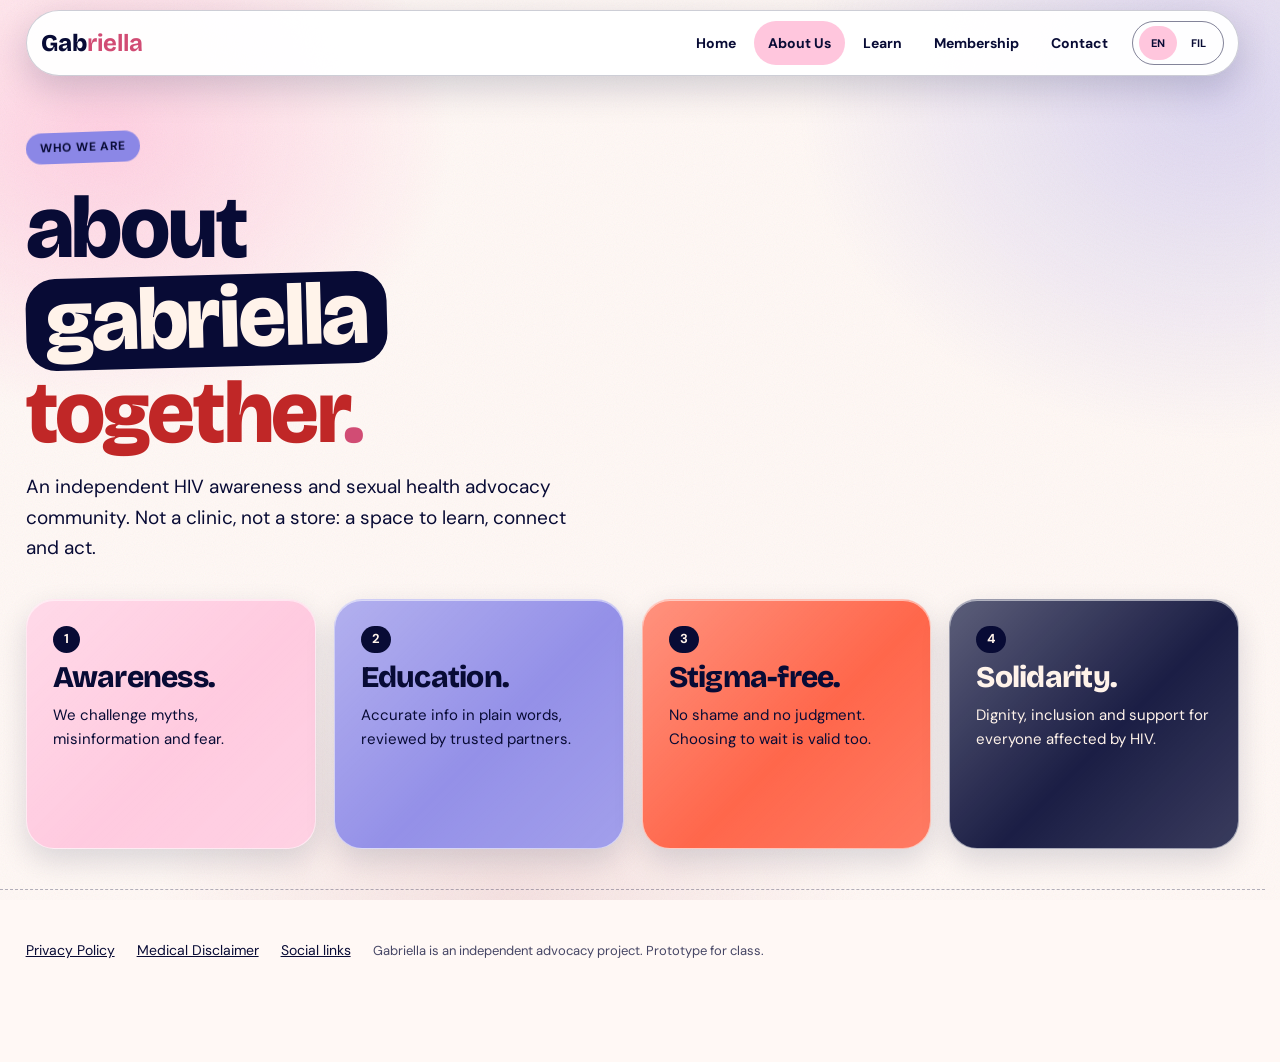
==== commit 051ce8e2: "Fix: color contrast" ====
--- a/pages/about.html
+++ b/pages/about.html
@@ -6,7 +6,7 @@
       name="viewport"
       content="width=device-width, initial-scale=1, viewport-fit=cover"
     />
-    <title>About — Gabriella</title>
+    <title data-fil="Tungkol — Gabriella">About — Gabriella</title>
     <link rel="preconnect" href="https://fonts.googleapis.com" />
     <link
       href="https://fonts.googleapis.com/css2?family=Bricolage+Grotesque:opsz,wght@12..96,700;12..96,800&family=DM+Sans:wght@400;500;700&display=swap"
@@ -20,53 +20,53 @@
       <script src="../components.js"></script>
       <main id="main-content" tabindex="-1">
         <section class="page show" data-p="about">
-          <span class="tag p">who we are</span>
+          <span class="tag p" data-fil="sino kami">who we are</span>
           <h1>
-            about<br /><span class="pill">gabriella</span><br /><span class="co"
+            <span data-fil="tungkol sa">about</span><br /><span class="pill">gabriella</span><br /><span class="co"
+              data-fil="sama-sama"
               >together</span
             ><span class="dot">.</span>
           </h1>
           <p class="lead">
-            An independent HIV awareness and sexual health advocacy community.
-            Not a clinic, not a store: a space to learn, connect and act.
+            <span data-fil="Isang independiyenteng komunidad para sa kamalayan tungkol sa HIV at adbokasiya sa kalusugang sekswal. Hindi ito klinika o tindahan: lugar ito para matuto, makipag-ugnayan, at kumilos.">An independent HIV awareness and sexual health advocacy community.
+            Not a clinic, not a store: a space to learn, connect and act.</span>
           </p>
           <div class="grid staggered" style="margin-top: 36px">
             <div class="card c-pink">
               <span class="num">1</span>
-              <h3>awareness.</h3>
-              <p>We challenge myths, misinformation and fear.</p>
+              <h3 data-fil="kamalayan.">Awareness.</h3>
+              <p data-fil="Hinahamon namin ang mga mito, maling impormasyon, at takot.">We challenge myths, misinformation and fear.</p>
             </div>
             <div class="card c-peri">
               <span class="num">2</span>
-              <h3>education.</h3>
-              <p>Accurate info in plain words, reviewed by trusted partners.</p>
+              <h3 data-fil="edukasyon.">Education.</h3>
+              <p data-fil="Tumpak na impormasyon sa madaling salita, sinuri ng mga pinagkakatiwalaang partner.">Accurate info in plain words, reviewed by trusted partners.</p>
             </div>
             <div class="card c-coral">
               <span class="num">3</span>
-              <h3>stigma-free.</h3>
-              <p>No shame and no judgment. Choosing to wait is valid too.</p>
+              <h3 data-fil="walang stigma.">Stigma-free.</h3>
+              <p data-fil="Walang kahihiyan at panghuhusga. Ayos lang ding piliing maghintay.">No shame and no judgment. Choosing to wait is valid too.</p>
             </div>
-            <div class="card c-cream">
+            <div class="card c-navy">
               <span class="num">4</span>
-              <h3>solidarity.</h3>
+              <h3 data-fil="pakikiisa.">Solidarity.</h3>
               <p>
-                Dignity, inclusion and support for everyone affected by HIV.
+                <span data-fil="Dignidad, pagsasama, at suporta para sa lahat ng apektado ng HIV.">Dignity, inclusion and support for everyone affected by HIV.</span>
               </p>
             </div>
           </div>
-          <hr />
-          <div class="panel">
+          <!-- <div class="panel">
             <h3 class="disp" style="font-size: 30px">
-              backed by trusted partners.
+              <span data-fil="sinusuportahan ng mga pinagkakatiwalaang partner.">backed by trusted partners.</span>
             </h3>
             <p class="note" style="margin: 8px 0 12px">
-              Placeholders until partnerships are confirmed.
+              <span data-fil="Mga placeholder habang hindi pa kumpirmado ang mga pakikipagtulungan.">Placeholders until partnerships are confirmed.</span>
             </p>
             <span class="ph">[Partner name]</span>
             <span class="ph">[Partner name]</span>
             <span class="ph">[Partner name]</span>
             <span class="ph">[Partner name]</span>
-          </div>
+          </div> -->
         </section>
       </main>
     </div>
--- a/styles.css
+++ b/styles.css
@@ -22,6 +22,23 @@
 html {
   scroll-padding-top: env(safe-area-inset-top, 0px);
   height: 100%;
+  overflow-x: clip;
+  overflow-y: auto;
+  scrollbar-gutter: stable;
+}
+
+html[data-scroll-snap="home"] {
+  scroll-snap-type: y proximity;
+  scroll-padding-top: calc(96px + env(safe-area-inset-top, 0px));
+}
+
+body[data-page="home"] .hero,
+body[data-page="home"] .why-section,
+body[data-page="home"] .home-explore-section,
+body[data-page="home"] .home-myths-section,
+body[data-page="home"] .home-featured-section,
+body[data-page="home"] .home-partners-section {
+  scroll-snap-align: start;
 }
 
 body {
@@ -30,7 +47,6 @@
   background: var(--navy);
   color: var(--cream);
   font: 400 16px/1.6 'DM Sans', system-ui, sans-serif;
-  overflow-x: hidden;
 }
 
 body::before {
@@ -69,6 +85,7 @@
   line-height: .98;
   letter-spacing: -.025em;
   margin: 0;
+  overflow-wrap: anywhere;
 }
 
 a {
@@ -110,18 +127,18 @@
 }
 
 .wrap {
+  --wrap-gutter: clamp(16px, 2vw, 28px);
   position: relative;
   z-index: 1;
   max-width: 1320px;
   margin: 0 auto;
-  padding: 0 clamp(16px, 2vw, 28px);
+  padding: 10px var(--wrap-gutter) 0;
 }
 
 header {
   position: sticky;
   top: calc(env(safe-area-inset-top, 0px) + 10px);
   z-index: 20;
-  margin-top: 10px;
 }
 
 @view-transition {
@@ -139,6 +156,44 @@
 @keyframes page-fade-out {
   to {
     opacity: 0;
+  }
+}
+
+@keyframes home-card-zoom-in {
+  from {
+    opacity: 0;
+    scale: .88;
+  }
+
+  to {
+    opacity: 1;
+    scale: 1;
+  }
+}
+
+@keyframes home-heading-swing {
+  0% {
+    rotate: 0deg;
+  }
+
+  25% {
+    rotate: -7deg;
+  }
+
+  50% {
+    rotate: 5deg;
+  }
+
+  72% {
+    rotate: -3deg;
+  }
+
+  88% {
+    rotate: 2deg;
+  }
+
+  100% {
+    rotate: 0deg;
   }
 }
 
@@ -175,10 +230,20 @@
 }
 
 .links {
-  display: flex;
+   display: flex;
   gap: 4px;
-  overflow-x: auto;
   max-width: 100%;
+  min-width: 0;
+  padding-block: 6px;       /* room for hover lift and focus outline */
+  margin-block: -6px;       /* cancels the padding so the navbar height doesn't change */
+  overflow-x: auto;         /* still scrolls on very narrow screens */
+  overflow-y: hidden;       /* stops the vertical scrollbar (the up/down arrows) */
+  scrollbar-width: none;    /* Firefox */
+  -ms-overflow-style: none; /* old Edge */
+}
+
+.links::-webkit-scrollbar {
+  display: none;                /* Chrome, Safari */
 }
 
 .links a {
@@ -191,11 +256,25 @@
   font-weight: 700;
   font-size: 14px;
   white-space: nowrap;
+  transition:
+    background .18s ease,
+    color .18s ease,
+    transform .18s ease;
+}
+
+.links a:hover {
+  background: rgba(255, 198, 221, .16);
+  transform: translateY(-1px);
 }
 
 .links a.on {
   background: var(--pink);
   color: var(--navy);
+}
+
+.links a.on:hover {
+  background: var(--pink);
+  filter: brightness(.96);
 }
 
 .btn {
@@ -205,21 +284,59 @@
   font: 700 15px 'DM Sans', sans-serif;
   padding: 11px 22px;
   border-radius: 999px;
+  background: var(--navy);
+  color: var(--cream);
+  text-decoration: none;
+  min-height: 44px;
+  box-shadow: 0 8px 18px rgba(8, 11, 53, .12);
+  transition:
+    background .18s ease,
+    color .18s ease,
+    border-color .18s ease,
+    box-shadow .18s ease,
+    transform .18s ease;
+}
+
+.btn.primary {
+  background: var(--navy);
+  color: var(--cream);
+}
+
+.btn.secondary,
+.btn.ghost {
+  background: transparent;
+  color: var(--cream);
+  border: 1.5px solid var(--cream);
+}
+
+.btn.danger {
   background: var(--red);
   color: #fff;
-  text-decoration: none;
-  min-height: 44px;
-}
-
-.btn.coral {
-  background: var(--coral);
+}
+
+.btn:hover {
+  background: #151A56;
+  box-shadow: 0 12px 24px rgba(8, 11, 53, .22);
+  transform: translateY(-2px);
+}
+
+.btn.secondary:hover,
+.btn.ghost:hover {
+  background: var(--cream);
   color: var(--navy);
-}
-
-.btn.ghost {
-  background: transparent;
-  color: var(--cream);
-  border: 1.5px solid var(--cream);
+  border-color: var(--cream);
+}
+
+.btn.danger:hover {
+  background: #9F1D1D;
+  box-shadow: 0 12px 24px rgba(192, 39, 39, .24);
+}
+
+.btn:active,
+.chip:active,
+.lang:active,
+.links a:active {
+  transform: translateY(1px) scale(.98);
 }
 
 .lang {
@@ -231,6 +348,18 @@
   font: 700 13px 'DM Sans', sans-serif;
   cursor: pointer;
   min-height: 44px;
+  transition:
+    background .18s ease,
+    color .18s ease,
+    border-color .18s ease,
+    box-shadow .18s ease,
+    transform .18s ease;
+}
+
+.lang:hover {
+  background: rgba(255, 243, 234, .12);
+  border-color: rgba(255, 243, 234, .72);
+  transform: translateY(-1px);
 }
 
 .lang.icon-button {
@@ -290,8 +419,9 @@
 input:focus-visible,
 select:focus-visible,
 textarea:focus-visible {
-  outline: 3px solid var(--pink);
+  outline: 3px solid #fff;
   outline-offset: 2px;
+  box-shadow: 0 0 0 5px var(--navy);
 }
 
 section.page {
@@ -336,7 +466,7 @@
 }
 
 h1 .co {
-  color: var(--coral);
+  color: var(--red);
 }
 
 .dot {
@@ -354,6 +484,24 @@
   grid-template-columns: 1.2fr 1fr;
   gap: 36px;
   align-items: start;
+}
+
+.learn-intro {
+  display: grid;
+  grid-template-columns: minmax(0, 1fr) minmax(280px, .85fr);
+  align-items: center;
+  gap: clamp(24px, 5vw, 64px);
+  margin-bottom: 36px;
+}
+
+.learn-intro-image {
+  display: block;
+  width: 100%;
+  aspect-ratio: 3 / 2;
+  object-fit: cover;
+  border: 2px solid rgba(8, 11, 53, .16);
+  border-radius: 30px;
+  box-shadow: 0 18px 40px rgba(8, 11, 53, .2);
 }
 
 .hero-actions {
@@ -398,12 +546,12 @@
 .ticker {
   position: relative;
   z-index: 1;
-  width: 100vw;
+  width: 100%;
   overflow: hidden;
-  background: var(--coral);
-  color: var(--navy);
+  background: var(--navy);
+  color: var(--cream);
   transform: rotate(-1.4deg);
-  margin: 40px 0 40px calc(50% - 50vw);
+  margin: 40px 0;
   padding: 12px 0;
   font-family: 'Bricolage Grotesque', sans-serif;
   font-weight: 800;
@@ -427,6 +575,10 @@
 }
 
 @media (prefers-reduced-motion: reduce) {
+  html[data-scroll-snap="home"] {
+    scroll-snap-type: none;
+  }
+
   *,
   *::before,
   *::after {
@@ -443,8 +595,37 @@
     transition: none !important;
   }
 
+  .learn-topic-grid.is-pending .card {
+    opacity: 1 !important;
+    transform: none !important;
+  }
+
+  .learn-topic-grid.is-visible .card,
+  .ok.is-visible,
+  #sl.is-updating {
+    animation: none !important;
+  }
+
   body[data-page="home"] .home-explore.is-visible {
     animation: none !important;
+  }
+
+  .home-myth-card,
+  .home-featured-grid .card {
+    transition: none;
+  }
+
+  .home-myth-card:hover,
+  .home-featured-grid .card:hover,
+  .home-featured-grid .card:focus-visible {
+    transform: none;
+  }
+
+  .home-myths-section.is-visible .home-myths-content h2,
+  .home-featured-section.is-visible .home-featured-content h2,
+  .home-myths-section.is-visible .home-myth-card,
+  .home-featured-section.is-visible .home-featured-grid .card {
+    animation: none;
   }
 
   ::view-transition-group(*),
@@ -490,19 +671,20 @@
 }
 
 .grid.staggered .card.c-pink {
-  background-color: rgba(255, 198, 221, .82);
+  background-color: var(--pink);
 }
 
 .grid.staggered .card.c-peri {
-  background-color: rgba(139, 135, 230, .82);
+  background-color: var(--peri);
 }
 
 .grid.staggered .card.c-coral {
-  background-color: rgba(255, 90, 60, .82);
-}
-
-.grid.staggered .card.c-cream {
-  background-color: rgba(255, 243, 234, .82);
+  background-color: var(--coral);
+}
+
+.grid.staggered .card.c-navy {
+  background-color: var(--navy);
+  color: var(--cream);
 }
 
 .grid.staggered .card .go {
@@ -511,6 +693,78 @@
 
 .grid.staggered .num {
   align-self: flex-start;
+}
+
+@keyframes learn-card-reveal {
+  from {
+    opacity: 0;
+    transform: translateY(10px);
+  }
+
+  to {
+    opacity: 1;
+    transform: translateY(0);
+  }
+}
+
+.learn-topic-grid.is-pending .card {
+  opacity: 0;
+  transform: translateY(10px);
+}
+
+.learn-topic-grid.is-visible .card {
+  animation: learn-card-reveal 240ms ease-out both;
+}
+
+.learn-topic-grid.is-visible .card:nth-child(2) {
+  animation-delay: 50ms;
+}
+
+.learn-topic-grid.is-visible .card:nth-child(3) {
+  animation-delay: 100ms;
+}
+
+.learn-topic-grid.is-visible .card:nth-child(4) {
+  animation-delay: 150ms;
+}
+
+.learn-topic-grid {
+  overflow: visible;
+}
+
+.learn-topic-grid .card {
+  position: relative;
+  overflow: visible;
+}
+
+.learn-topic-grid .card.is-preview-open {
+  z-index: 10;
+}
+
+.learn-card-preview {
+  position: absolute;
+  z-index: 1;
+  top: calc(100% + 10px);
+  right: 14px;
+  left: 14px;
+  padding: 13px 15px;
+  border: 1px solid rgba(255, 243, 234, .24);
+  border-radius: 18px;
+  background: var(--navy);
+  box-shadow: 0 12px 28px rgba(8, 11, 53, .2);
+  color: var(--cream);
+  font-size: 14px;
+  line-height: 1.45;
+  opacity: 0;
+  visibility: hidden;
+  transform: translateY(-6px);
+  transition: opacity .18s ease, transform .18s ease;
+}
+
+.learn-topic-grid .card.is-preview-open .learn-card-preview {
+  opacity: 1;
+  visibility: visible;
+  transform: translateY(0);
 }
 
 body[data-page="home"] .home-pathways-grid .card {
@@ -549,25 +803,24 @@
 .home-explore-section {
   display: grid;
   align-content: center;
-  width: 100vw;
+  width: 100%;
   min-height: 100vh;
   min-height: 100svh;
-  margin-left: calc(50% - 50vw);
-  padding: clamp(108px, 12vh, 150px) clamp(24px, 8vw, 120px)
-    clamp(64px, 10vh, 120px);
+  margin: 0;
+  padding: clamp(108px, 12vh, 150px) 0 clamp(64px, 10vh, 120px);
   background: transparent;
   color: var(--cream);
 }
 
 .home-explore {
   width: 100%;
-  max-width: 1080px;
+  max-width: none;
   margin: 0 auto;
   min-width: 0;
 }
 
 .home-explore h2 {
-  font-size: clamp(30px, 3vw, 40px);
+  font-size: clamp(44px, 6vw, 72px);
   text-align: center;
 }
 
@@ -578,26 +831,25 @@
 body[data-page="home"] .home-pathways-grid {
   grid-template-columns: repeat(auto-fit, minmax(230px, 1fr));
   align-items: stretch;
-  max-width: 1080px;
+  max-width: none;
   margin-top: 18px;
 }
 
 .home-myths-section {
   display: grid;
   align-content: center;
-  width: 100vw;
+  width: 100%;
   min-height: 100vh;
   min-height: 100svh;
-  margin-left: calc(50% - 50vw);
-  padding: clamp(108px, 12vh, 150px) clamp(24px, 8vw, 120px)
-    clamp(64px, 10vh, 120px);
+  margin: 0;
+  padding: clamp(108px, 12vh, 150px) 0 clamp(64px, 10vh, 120px);
   background: transparent;
   color: var(--cream);
 }
 
 .home-myths-content {
   width: 100%;
-  max-width: 1080px;
+  max-width: none;
   margin: 0 auto;
   min-width: 0;
   text-align: center;
@@ -626,16 +878,42 @@
   min-height: 250px;
   padding: clamp(22px, 3vw, 34px);
   border-radius: 28px;
-  background: var(--cream);
-  color: var(--navy);
+  background: var(--navy);
+  color: var(--cream);
+  box-shadow: 0 12px 28px rgba(8, 11, 53, .12);
+  transition: transform 180ms ease, box-shadow 180ms ease;
+}
+
+.home-myth-card:hover {
+  transform: translateY(-7px) rotate(-1deg);
+  box-shadow: 0 20px 36px rgba(8, 11, 53, .22);
 }
 
 .home-myth-card:nth-child(2) {
   background: var(--pink);
-}
-
-.home-myth-card:nth-child(3) {
-  background: var(--peri);
+  color:var(--navy);
+}
+
+
+.home-myths-section.is-visible .home-myths-content h2,
+.home-featured-section.is-visible .home-featured-content h2 {
+  animation: home-heading-swing 750ms cubic-bezier(.2, .75, .25, 1) both;
+  transform-origin: center bottom;
+}
+
+.home-myths-section.is-visible .home-myth-card,
+.home-featured-section.is-visible .home-featured-grid .card {
+  animation: home-card-zoom-in 650ms cubic-bezier(.2, .75, .25, 1) both;
+}
+
+.home-myths-section.is-visible .home-myth-card:nth-child(2),
+.home-featured-section.is-visible .home-featured-grid .card:nth-child(2) {
+  animation-delay: 100ms;
+}
+
+.home-myths-section.is-visible .home-myth-card:nth-child(3),
+.home-featured-section.is-visible .home-featured-grid .card:nth-child(3) {
+  animation-delay: 200ms;
 }
 
 .home-myth-label,
@@ -674,19 +952,18 @@
 .home-featured-section {
   display: grid;
   align-content: center;
-  width: 100vw;
+  width: 100%;
   min-height: 100vh;
   min-height: 100svh;
-  margin-left: calc(50% - 50vw);
-  padding: clamp(108px, 12vh, 150px) clamp(24px, 8vw, 120px)
-    clamp(64px, 10vh, 120px);
+  margin: 0;
+  padding: clamp(108px, 12vh, 100px) 0 clamp(64px, 10vh, 100px);
   background: transparent;
   color: var(--cream);
 }
 
 .home-featured-content {
   width: 100%;
-  max-width: 1080px;
+  max-width: none;
   margin: 0 auto;
   min-width: 0;
   text-align: center;
@@ -703,7 +980,7 @@
 
 .home-featured-grid {
   grid-template-columns: repeat(auto-fit, minmax(min(100%, 230px), 1fr));
-  max-width: 1080px;
+  max-width: none;
   margin: clamp(24px, 4vw, 40px) auto 0;
   text-align: left;
 }
@@ -711,6 +988,14 @@
 .home-featured-grid .card {
   min-height: 300px;
   padding: 32px;
+  box-shadow: 0 12px 30px rgba(8, 11, 53, .14);
+  transition: transform 180ms ease, box-shadow 180ms ease;
+}
+
+.home-featured-grid .card:hover,
+.home-featured-grid .card:focus-visible {
+  transform: translateY(-7px) scale(1.02);
+  box-shadow: 0 20px 38px rgba(8, 11, 53, .24);
 }
 
 .home-partners-section {
@@ -718,19 +1003,19 @@
   place-items: center;
   align-content: center;
   gap: 24px;
-  width: 100vw;
+  width: 100%;
   min-height: 100vh;
   min-height: 100svh;
-  margin-left: calc(50% - 50vw);
-  padding: clamp(108px, 12vh, 150px) clamp(24px, 8vw, 120px)
-    clamp(64px, 10vh, 120px);
+  margin: 0;
+  padding: clamp(108px, 12vh, 150px) 0 clamp(64px, 10vh, 120px);
   background: transparent;
   color: var(--cream);
 }
 
 .home-partners {
   width: 100%;
-  max-width: 980px;
+  min-width: 0;
+  max-width: none;
   padding: clamp(28px, 5vw, 64px);
   background: rgba(8, 11, 53, .05);
   border-color: rgba(8, 11, 53, .2);
@@ -738,7 +1023,8 @@
 }
 
 .home-partners h2 {
-  font-size: clamp(40px, 6vw, 72px);
+  font-size: clamp(30px, 6vw, 72px);
+  overflow-wrap: anywhere;
 }
 
 .home-partners .note {
@@ -833,7 +1119,7 @@
 
 .why-stat-card.is-pending {
   opacity: 0;
-  transform: translateX(32px);
+  transform: translateX(-32px);
 }
 
 .why-stat-card.is-visible {
@@ -843,7 +1129,7 @@
 @keyframes why-stat-slide-in {
   from {
     opacity: 0;
-    transform: translateX(32px);
+    transform: translateX(-32px);
   }
 
   to {
@@ -1098,6 +1384,18 @@
   font: 700 14px 'DM Sans', sans-serif;
   cursor: pointer;
   min-height: 44px;
+  transition:
+    background .18s ease,
+    color .18s ease,
+    border-color .18s ease,
+    box-shadow .18s ease,
+    transform .18s ease;
+}
+
+.chip:hover {
+  background: rgba(255, 243, 234, .12);
+  border-color: var(--cream);
+  transform: translateY(-1px);
 }
 
 .filter-set,
@@ -1123,6 +1421,12 @@
   border-color: var(--pink);
 }
 
+.chip[aria-pressed=true]:hover {
+  background: #F5B3CE;
+  border-color: #F5B3CE;
+  box-shadow: 0 8px 18px rgba(8, 11, 53, .12);
+}
+
 .search {
   display: flex;
   gap: 8px;
@@ -1137,6 +1441,22 @@
   display: grid;
   grid-template-columns: 1fr 1fr;
   gap: 20px;
+}
+
+@keyframes test-results-update {
+  from {
+    opacity: .6;
+    transform: translateY(5px);
+  }
+
+  to {
+    opacity: 1;
+    transform: translateY(0);
+  }
+}
+
+#sl.is-updating {
+  animation: test-results-update 180ms ease-out both;
 }
 
 .site {
@@ -1183,6 +1503,22 @@
   padding: 18px;
   margin-top: 14px;
   font-weight: 700;
+}
+
+@keyframes form-confirmation-in {
+  from {
+    opacity: 0;
+    transform: translateY(6px);
+  }
+
+  to {
+    opacity: 1;
+    transform: translateY(0);
+  }
+}
+
+.ok.is-visible {
+  animation: form-confirmation-in 200ms ease-out both;
 }
 
 footer {
@@ -1201,10 +1537,6 @@
 }
 
 @media (max-width: 760px) {
-  body {
-    padding-bottom: 68px;
-  }
-
   .ticker {
     transform: none;
   }
@@ -1219,6 +1551,7 @@
   }
 
   .hero,
+  .learn-intro,
   .two,
   .form-page-layout,
   .sites {
@@ -1253,7 +1586,7 @@
     grid-template-columns: minmax(0, 1fr) auto;
     grid-template-areas:
       "brand language"
-      "links links links";
+      "links links";
     gap: 8px;
     padding: 10px 12px;
     border-radius: 24px;
@@ -1282,15 +1615,31 @@
 }
 
 @media (max-width: 600px) {
+  .why-stat-card.is-pending {
+    transform: translateY(18px);
+  }
+
+  @keyframes why-stat-slide-in {
+    from {
+      opacity: 0;
+      transform: translateY(18px);
+    }
+
+    to {
+      opacity: 1;
+      transform: translateY(0);
+    }
+  }
+
   .nav {
     grid-template-areas:
       "brand language"
-      "links links links";
+      "links links";
     padding: 10px;
   }
 
   .links {
-    grid-column: 1 / -1;
+    grid-area: links;
     flex-wrap: wrap;
     overflow: visible;
   }
@@ -1353,10 +1702,16 @@
   border-color: rgba(8, 11, 53, .5);
 }
 
+.lang:hover {
+  background: rgba(8, 11, 53, .06);
+  border-color: var(--navy);
+}
+
 .dot {
   color: var(--rose);
 }
 
+.btn.secondary,
 .btn.ghost {
   color: var(--navy);
   border-color: var(--navy);
@@ -1393,11 +1748,11 @@
   grid-template-rows: auto 1fr;
   align-items: center;
   gap: clamp(32px, 7vw, 100px);
-  width: 100vw;
+  width: 100%;
   min-height: 100vh;
   min-height: 100svh;
-  margin-left: calc(50% - 50vw);
-  padding: clamp(64px, 10vh, 120px) clamp(24px, 14vw, 220px);
+  margin: 0;
+  padding: clamp(64px, 10vh, 120px) 0;
   padding-top: clamp(108px, 12vh, 150px);
   background: transparent;
   color: var(--cream);
@@ -1405,8 +1760,9 @@
 
 .why-section .ticker {
   grid-column: 1 / -1;
-  justify-self: center;
-  margin: 0 0 clamp(28px, 5vh, 48px);
+  justify-self: start;
+  width: 100vw;
+  margin: 0 0 clamp(28px, 5vh, 48px) calc(50% - 50vw);
   transform: none;
 }
 
@@ -1445,6 +1801,14 @@
   transform: translateY(-50%);
 }
 
+.why-section .why-stat-card .sample {
+  position: absolute;
+  z-index: 1;
+  top: 12%;
+  right: 18%;
+  margin: 0;
+}
+
 .why-section .why-stat-card h3 {
   margin: clamp(14px, 2vw, 24px) 0;
   font-size: clamp(48px, 6.2vw, 96px);
@@ -1461,15 +1825,21 @@
 
 @media (max-width: 900px) {
   .why-section {
-    grid-template-columns: 1fr;
+    grid-template-columns: minmax(0, 1fr);
     grid-template-rows: auto auto auto;
     align-content: center;
     gap: 48px;
-    padding-inline: clamp(24px, 8vw, 72px);
+    padding-inline: 0;
   }
 
   .why-section .why-stat-card {
     justify-self: start;
+    min-width: 0;
+  }
+
+  .why-section .why-stat-card h3 {
+    font-size: clamp(40px, 12vw, 72px);
+    white-space: normal;
   }
 
   .why-section .why-stat-card::before {
@@ -1499,8 +1869,68 @@
   color: var(--navy);
 }
 
-.btn:focus-visible,
-.lang:focus-visible,
-a:focus-visible {
-  outline-color: var(--navy);
-}
+.home-join-section {
+  display: grid;
+  place-items: center;
+  align-content: center;
+  width: 100%;
+  min-height: 100svh;
+  padding: 30px;
+  color: var(--navy);
+}
+.home-join {
+  width: 100%;
+  padding: 30px;
+  text-align: center;
+  
+}
+.home-join h2 { font-size: clamp(40px, 6vw, 72px); }
+.home-join .lead { margin: 16px auto 0; }
+.home-join-actions {
+  display: flex;
+  flex-wrap: wrap;
+  justify-content: center;
+  gap: 16px;
+  margin-top: 28px;
+}
+
+/* Join Our Community: periwinkle (community / creativity) */
+.btn.join {
+  background: var(--peri);
+  color: white;
+  border: 1.5px solid var(--peri);
+}
+
+
+/* Get Tested: coral (energy / primary action) */
+.btn.test {
+  background: var(--rose);
+  color: var(--cream);
+  border: 1.5px solid var(--rose);
+}
+
+.btn.explore {
+  background: var(--pink);
+  color: var(--navy);
+  border: 1.5px solid var(--pink);
+}
+
+.panel.home-join {
+  background: var(--navy);
+  border-color: var(--navy);
+  color: var(--cream);  
+  box-shadow:
+    0 16px 36px rgba(8, 11, 53, .18),
+    inset 0 1px 0 rgba(255, 255, 255, .16);
+  -webkit-backdrop-filter: blur(14px) saturate(130%);
+  backdrop-filter: blur(14px) saturate(130%);
+}
+
+.home-join-actions .btn {
+  background: var(--cream);
+  color: var(--navy);
+  transition:
+    background .18s ease,
+    transform .18s ease,
+    box-shadow .18s ease;
+}
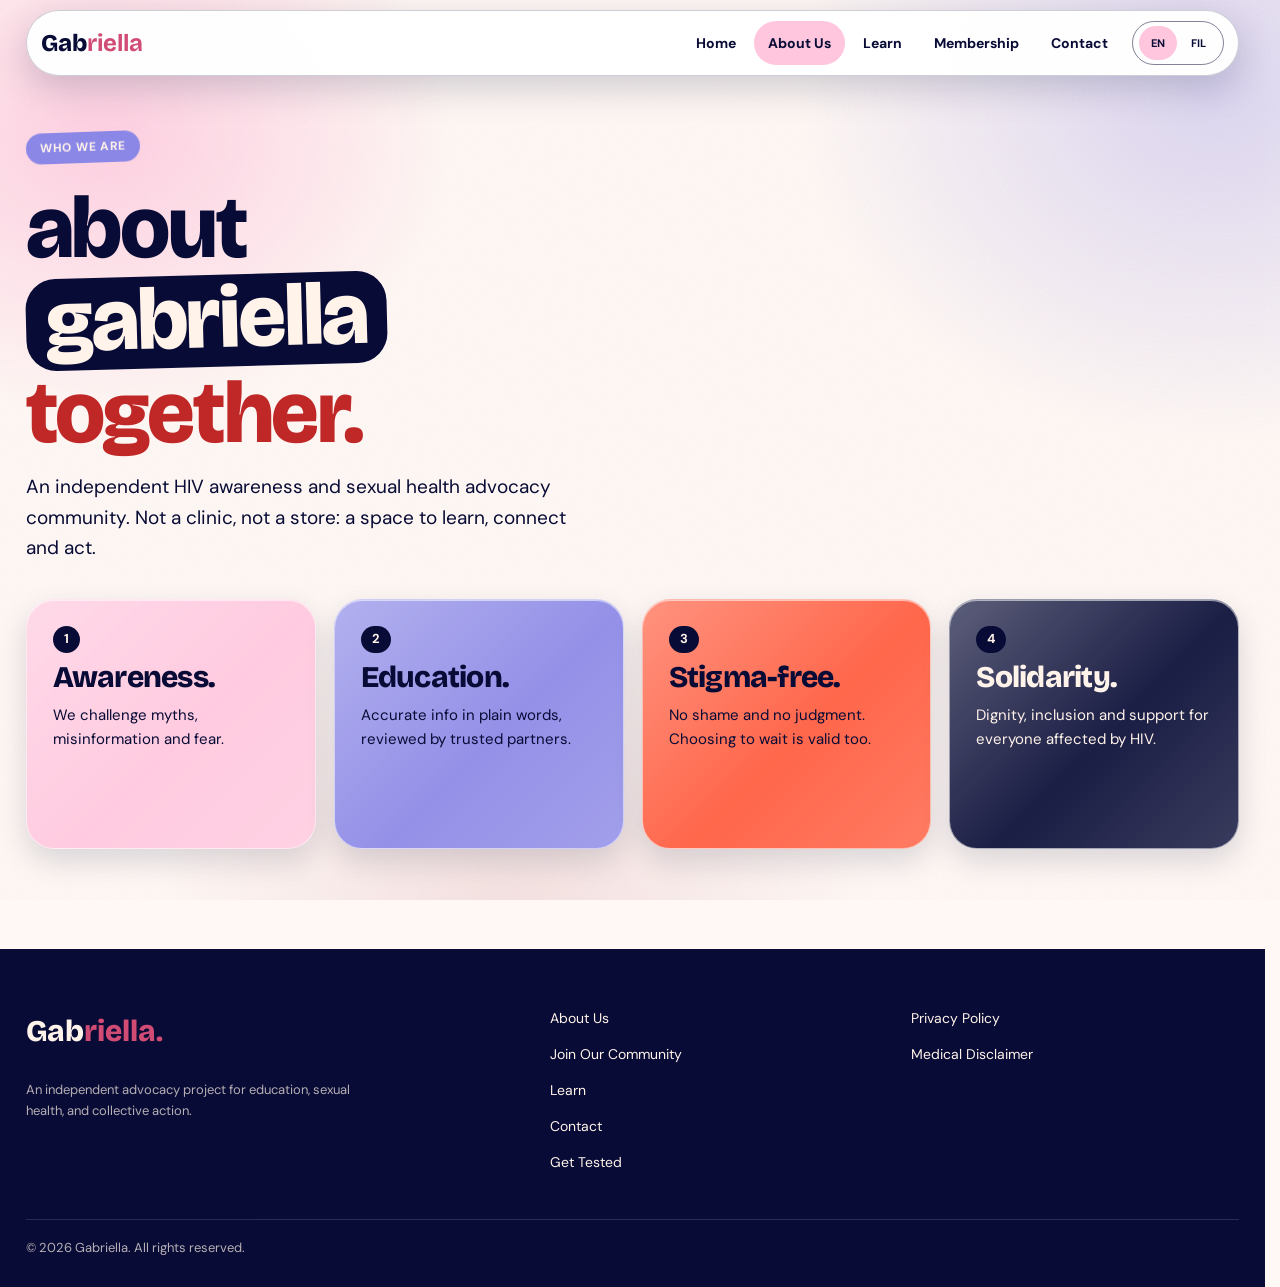
==== commit 436e5ac1: "polish some color contrasts in tags" ====
--- a/pages/about.html
+++ b/pages/about.html
@@ -20,7 +20,7 @@
       <script src="../components.js"></script>
       <main id="main-content" tabindex="-1">
         <section class="page show" data-p="about">
-          <span class="tag p" data-fil="sino kami">who we are</span>
+          <span class="tag p" style="color: var(--cream);" data-fil="sino kami">who we are</span>
           <h1>
             <span data-fil="tungkol sa">about</span><br /><span class="pill">gabriella</span><br /><span class="co"
               data-fil="sama-sama"
--- a/styles.css
+++ b/styles.css
@@ -227,6 +227,22 @@
 
 .logo b {
   color: var(--pink);
+}
+
+footer .logo {
+  display: inline-block;
+  font-family: 'Bricolage Grotesque', sans-serif;
+  font-weight: 800;
+  font-size: 24px;
+  color: var(--cream);
+  text-decoration: none;
+  margin-right: auto;
+  margin-bottom: 12px;
+}
+
+footer .logo span,
+footer .logo b {
+  color: var(--rose);
 }
 
 .links {
@@ -1258,20 +1274,8 @@
 }
 
 .form-page-layout > .card.c-navy {
-  background:
-    linear-gradient(
-      145deg,
-      rgba(255, 255, 255, .14),
-      rgba(255, 255, 255, .04) 55%
-    ),
-    rgba(8, 11, 53, .82);
-  color: var(--cream);
-  border: 1px solid rgba(255, 243, 234, .34);
-  box-shadow:
-    0 22px 50px rgba(8, 11, 53, .32),
-    inset 0 1px 0 rgba(255, 255, 255, .35);
-  -webkit-backdrop-filter: blur(18px) saturate(135%);
-  backdrop-filter: blur(18px) saturate(135%);
+  background-color: var(--navy);
+  color: var(--cream);
 }
 
 .form-page-layout .panel {
@@ -1524,9 +1528,80 @@
 footer {
   position: relative;
   z-index: 1;
-  border-top: 1.5px dashed rgba(255, 243, 234, .3);
-  padding: 28px 0 90px;
+  margin-top: 60px;
+  padding: 48px 0 28px;
+  background: var(--navy);
+  color: var(--cream);
   font-size: 14px;
+}
+
+footer .wrap {
+  display: grid;
+  grid-template-columns: 1.5fr 1fr 1fr;
+  gap: 32px;
+  align-items: start;
+}
+
+footer .logo {
+  display: inline-block;
+  margin-bottom: 12px;
+  font-size: 30px;
+}
+
+
+footer .note {
+  display: block;
+  max-width: 340px;
+  line-height: 1.6;
+  opacity: .7;
+}
+
+footer a:not(.logo) {
+  display: block;
+  width: fit-content;
+  min-height: 36px;
+  margin: 0;
+  color: var(--cream);
+  text-decoration: none;
+  transition: color .18s ease;
+}
+
+footer a:not(.logo):hover {
+  color: var(--pink);
+}
+
+footer .wrap > .note {
+  grid-column: 1 / -1;
+  max-width: none;
+  padding-top: 18px;
+  border-top: 1px solid rgba(255, 243, 234, .2);
+}
+
+@media (max-width: 760px) {
+  footer .wrap {
+    grid-template-columns: 1fr 1fr;
+    gap: 24px;
+  }
+
+  footer .wrap > div:first-child {
+    grid-column: 1 / -1;
+  }
+
+  footer .wrap > .note {
+    grid-column: 1 / -1;
+  }
+}
+
+@media (max-width: 420px) {
+  footer .wrap {
+    grid-template-columns: 1fr;
+    gap: 18px;
+  }
+
+  footer .wrap > div:first-child,
+  footer .wrap > .note {
+    grid-column: auto;
+  }
 }
 
 footer a {
@@ -1708,7 +1783,11 @@
 }
 
 .dot {
-  color: var(--rose);
+  color: var(--red);
+}
+
+.dot.membership, .dot.contact {
+  color: var(--pink);
 }
 
 .btn.secondary,
@@ -1802,11 +1881,8 @@
 }
 
 .why-section .why-stat-card .sample {
-  position: absolute;
-  z-index: 1;
-  top: 12%;
-  right: 18%;
-  margin: 0;
+  position: static;
+  display: inline-block;
 }
 
 .why-section .why-stat-card h3 {
@@ -1915,6 +1991,16 @@
   border: 1.5px solid var(--pink);
 }
 
+.btn.message,.btn.join.community{
+  background: var(--cream);
+  color: var(--navy);
+  border: 1.5px solid var(--cream);
+}
+.btn.message:hover {
+  background: #F5F5F5;
+  transform: translateY(-2px);
+  box-shadow: 0 14px 28px rgba(8, 11, 53, .32);
+}
 .panel.home-join {
   background: var(--navy);
   border-color: var(--navy);
@@ -1933,4 +2019,259 @@
     background .18s ease,
     transform .18s ease,
     box-shadow .18s ease;
-}+}
+
+.home-join-actions .btn:hover {
+  background: #F5F5F5;
+  transform: translateY(-2px);
+  box-shadow: 0 14px 28px rgba(8, 11, 53, .32);
+}
+
+.panel.contact, .panel.membership {
+  display: flex;
+  flex-direction: column;
+  justify-content: flex-start;
+  align-items: flex-start;
+  text-align: left;
+  gap: 12px;
+
+  color: var(--cream);
+  background: var(--navy);
+  padding: 24px;
+  height: 230px;
+  box-sizing: border-box;
+}
+
+.disp.contact, .disp.membership {
+  margin: 0;
+  color: var(--cream);
+  font-size: 40px;
+}
+
+.panel.contact p {
+  margin: 0;
+  line-height: 2.5;
+}
+
+.why-stat-card .sample {
+  margin-bottom: 12px;
+}
+
+.why-stat-card h3 {
+  margin-top: 8px;
+}
+
+/*Testing Site: 2024-06-10*/
+
+/* ==========================================
+   GET TESTED — TESTING DIRECTORY
+========================================== */
+
+body[data-page="test"] .testing-intro {
+  max-width: 720px;
+  margin-bottom: 30px;
+}
+
+body[data-page="test"] .testing-intro p {
+  max-width: 580px;
+  margin-top: 20px;
+}
+
+body[data-page="test"] .search {
+  max-width: 720px;
+  align-items: center;
+  margin-top: 28px;
+}
+
+body[data-page="test"] .search input {
+  min-width: 0;
+  border-radius: 999px;
+}
+
+body[data-page="test"] .search .btn {
+  background: var(--rose);
+  color: white;
+}
+
+body[data-page="test"] .filter-set {
+  margin: 26px 0;
+}
+
+body[data-page="test"] .filter-set legend {
+  font-weight: 700;
+  margin-bottom: 12px;
+}
+
+body[data-page="test"] .filter-set .chips {
+  margin: 0;
+}
+
+body[data-page="test"] .chip[aria-pressed="true"] {
+  background: var(--navy);
+  color: var(--cream);
+  border-color: var(--navy);
+}
+
+body[data-page="test"] .sites {
+  display: grid;
+  grid-template-columns: minmax(0, 1.15fr) minmax(280px, .85fr);
+  gap: 24px;
+  align-items: start;
+  margin-top: 24px;
+}
+
+body[data-page="test"] .site-list {
+  display: grid;
+  gap: 16px;
+}
+
+body[data-page="test"] .testing-site {
+  padding: 24px;
+  border-radius: 24px;
+  background: var(--cream);
+  color: var(--navy);
+  border: 1px solid rgba(8, 11, 53, .14);
+  box-shadow: 0 10px 25px rgba(8, 11, 53, .07);
+}
+
+body[data-page="test"] .testing-site h2 {
+  font-size: clamp(23px, 2.5vw, 30px);
+  line-height: 1.1;
+  margin: 12px 0;
+}
+
+body[data-page="test"] .testing-site p {
+  margin: 8px 0;
+  font-size: 14px;
+}
+
+body[data-page="test"] .testing-site .tag {
+  background: var(--pink);
+  color: var(--navy);
+  margin-bottom: 4px;
+}
+
+body[data-page="test"] .site-services {
+  margin-top: 18px;
+}
+
+body[data-page="test"] .site-tags {
+  display: flex;
+  flex-wrap: wrap;
+  gap: 7px;
+  margin: 10px 0;
+}
+
+body[data-page="test"] .site-tag {
+  background: var(--blush);
+  color: var(--navy);
+  padding: 5px 11px;
+  border-radius: 999px;
+  font-size: 12px;
+  font-weight: 700;
+}
+
+body[data-page="test"] .site-meta {
+  font-size: 12px;
+  opacity: .7;
+}
+
+body[data-page="test"] .site-actions {
+  display: flex;
+  flex-wrap: wrap;
+  gap: 16px;
+  margin-top: 18px;
+}
+
+body[data-page="test"] .site-actions a {
+  font-size: 13px;
+  font-weight: 700;
+  text-decoration-thickness: 1.5px;
+  text-underline-offset: 4px;
+}
+
+body[data-page="test"] .site-map {
+  position: sticky;
+  top: 120px;
+}
+
+body[data-page="test"] .map {
+  min-height: 360px;
+  border-radius: 24px;
+  background: var(--blush);
+  overflow: hidden;
+}
+
+body[data-page="test"] .map iframe {
+  width: 100%;
+  height: 360px;
+  display: block;
+  border: 0;
+}
+
+body[data-page="test"] .site-count {
+  font-size: 13px;
+  margin-bottom: 12px;
+  opacity: .7;
+}
+
+body[data-page="test"] .empty-state {
+  padding: 30px;
+  border: 1px dashed rgba(8, 11, 53, .35);
+  border-radius: 24px;
+  text-align: center;
+}
+
+body[data-page="test"] .empty-state h3 {
+  font-size: 24px;
+  margin-bottom: 12px;
+}
+
+body[data-page="test"] .empty-state p {
+  font-size: 14px;
+}
+
+body[data-page="test"] .map-button {
+  margin-top: 14px;
+  background: var(--navy);
+  color: var(--cream);
+}
+
+body[data-page="test"] .directory-notice {
+  padding: 16px 20px;
+  border-left: 4px solid var(--rose);
+  background: var(--blush);
+  color: var(--navy);
+  border-radius: 0 14px 14px 0;
+  font-size: 13px;
+}
+
+@media (max-width: 760px) {
+  body[data-page="test"] .sites {
+    grid-template-columns: 1fr;
+  }
+
+  body[data-page="test"] .site-map {
+    position: static;
+    order: -1;
+  }
+
+  body[data-page="test"] .map iframe {
+    height: 280px;
+  }
+
+  body[data-page="test"] .search {
+    flex-direction: column;
+    align-items: stretch;
+  }
+
+  body[data-page="test"] .search .btn {
+    width: 100%;
+  }
+
+  body[data-page="test"] .testing-site {
+    padding: 20px;
+  }
+}
+
+
